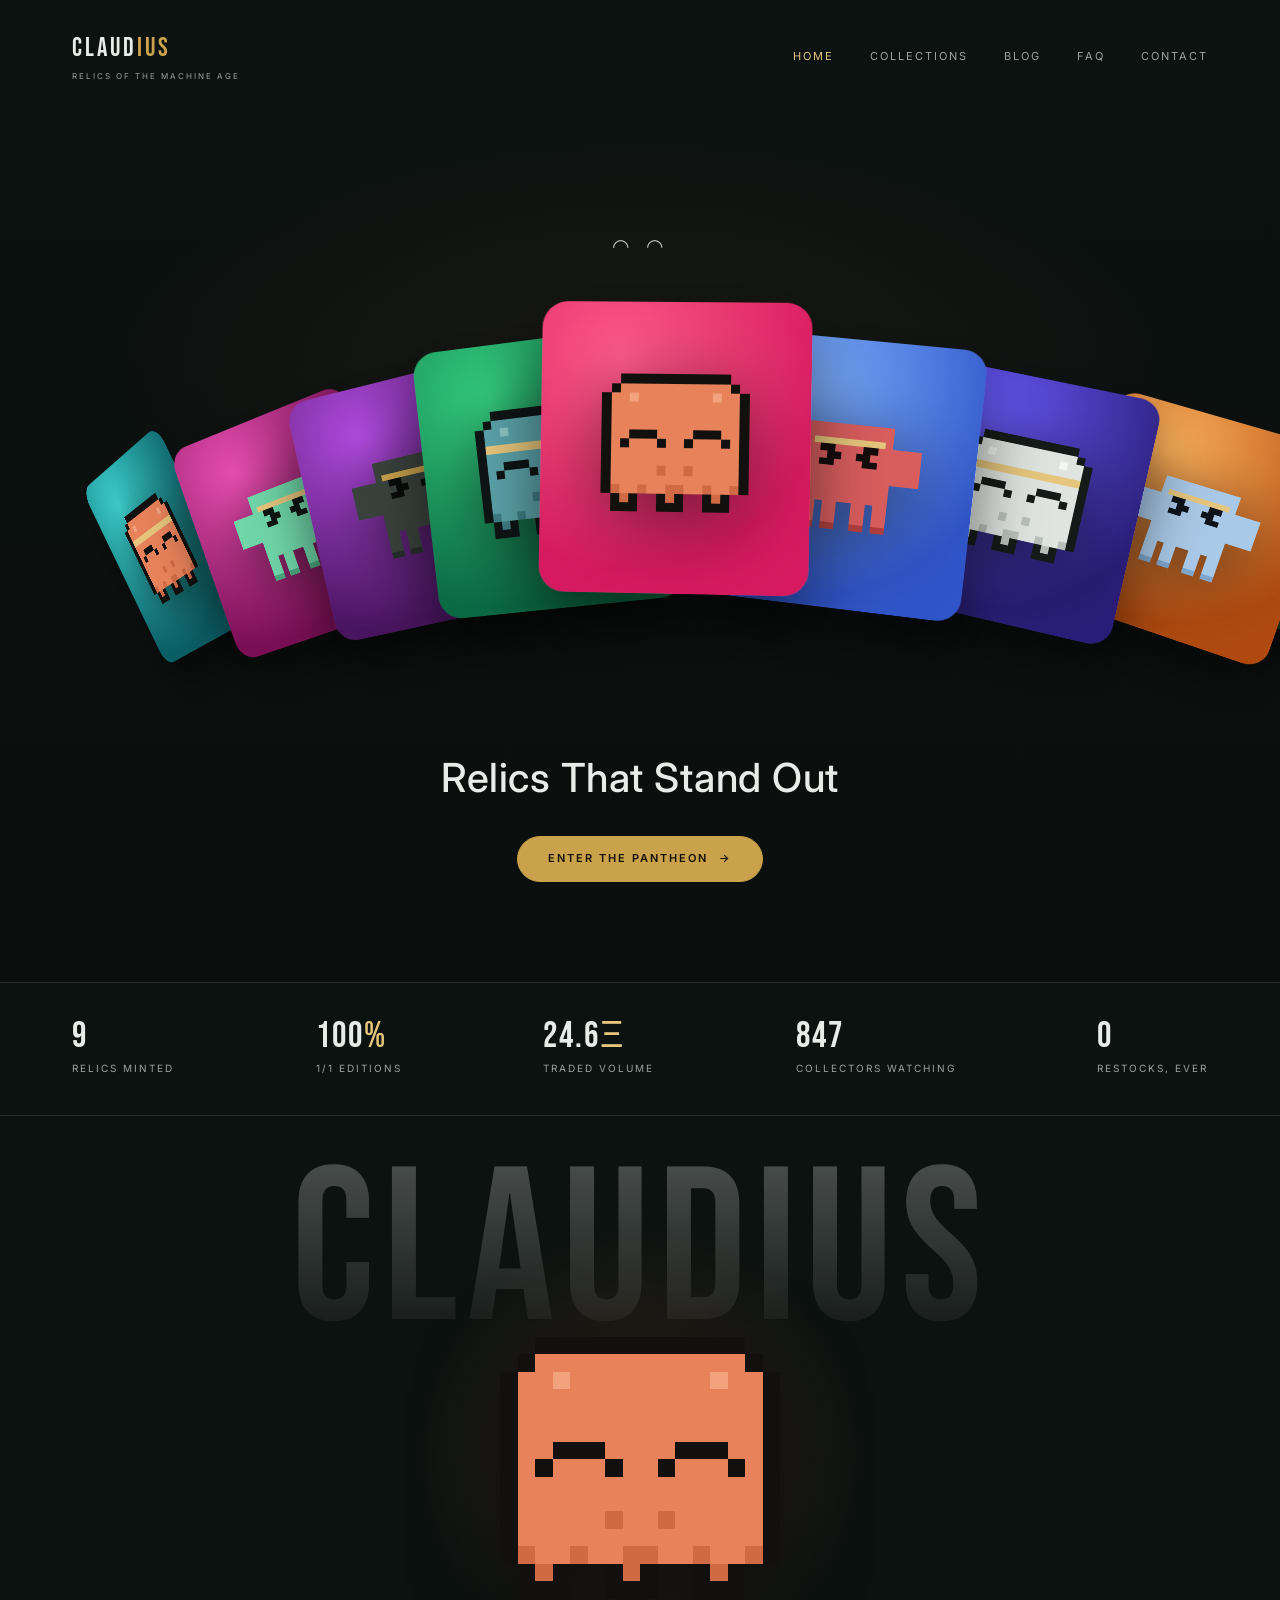
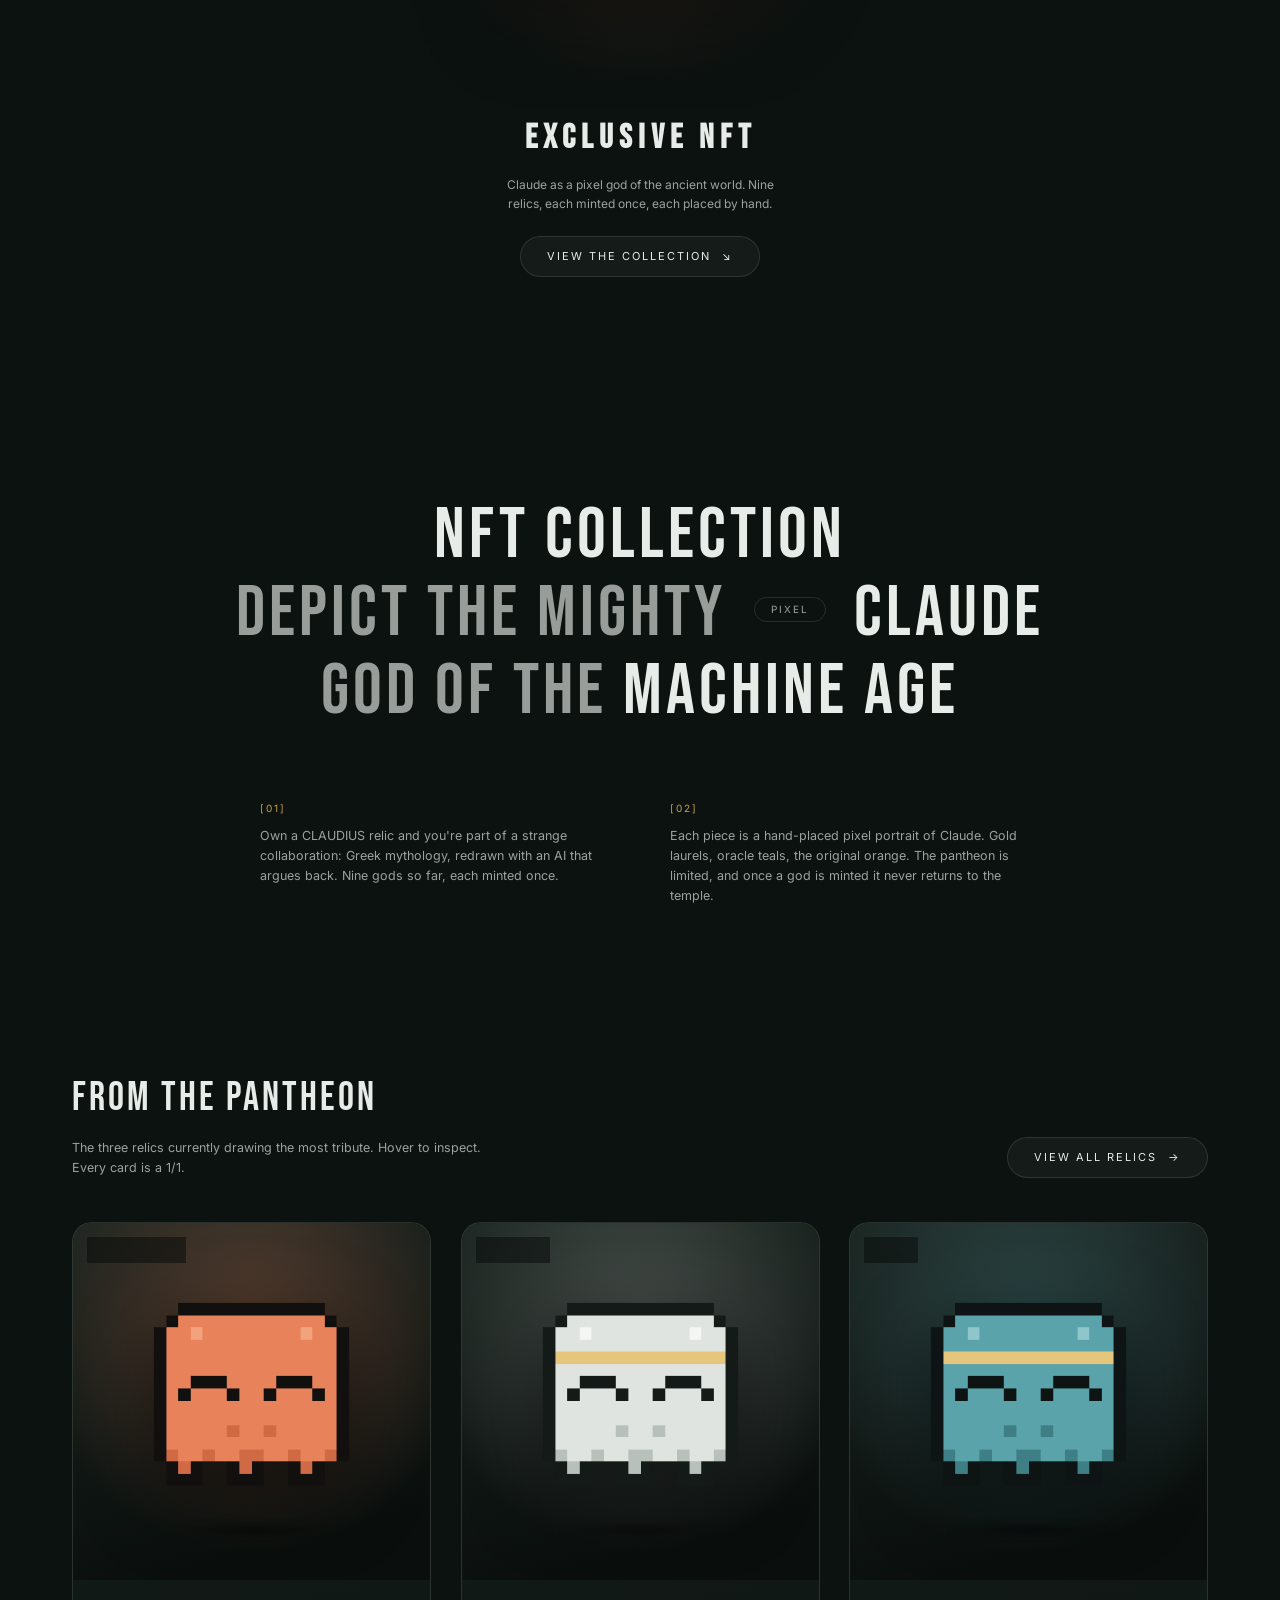
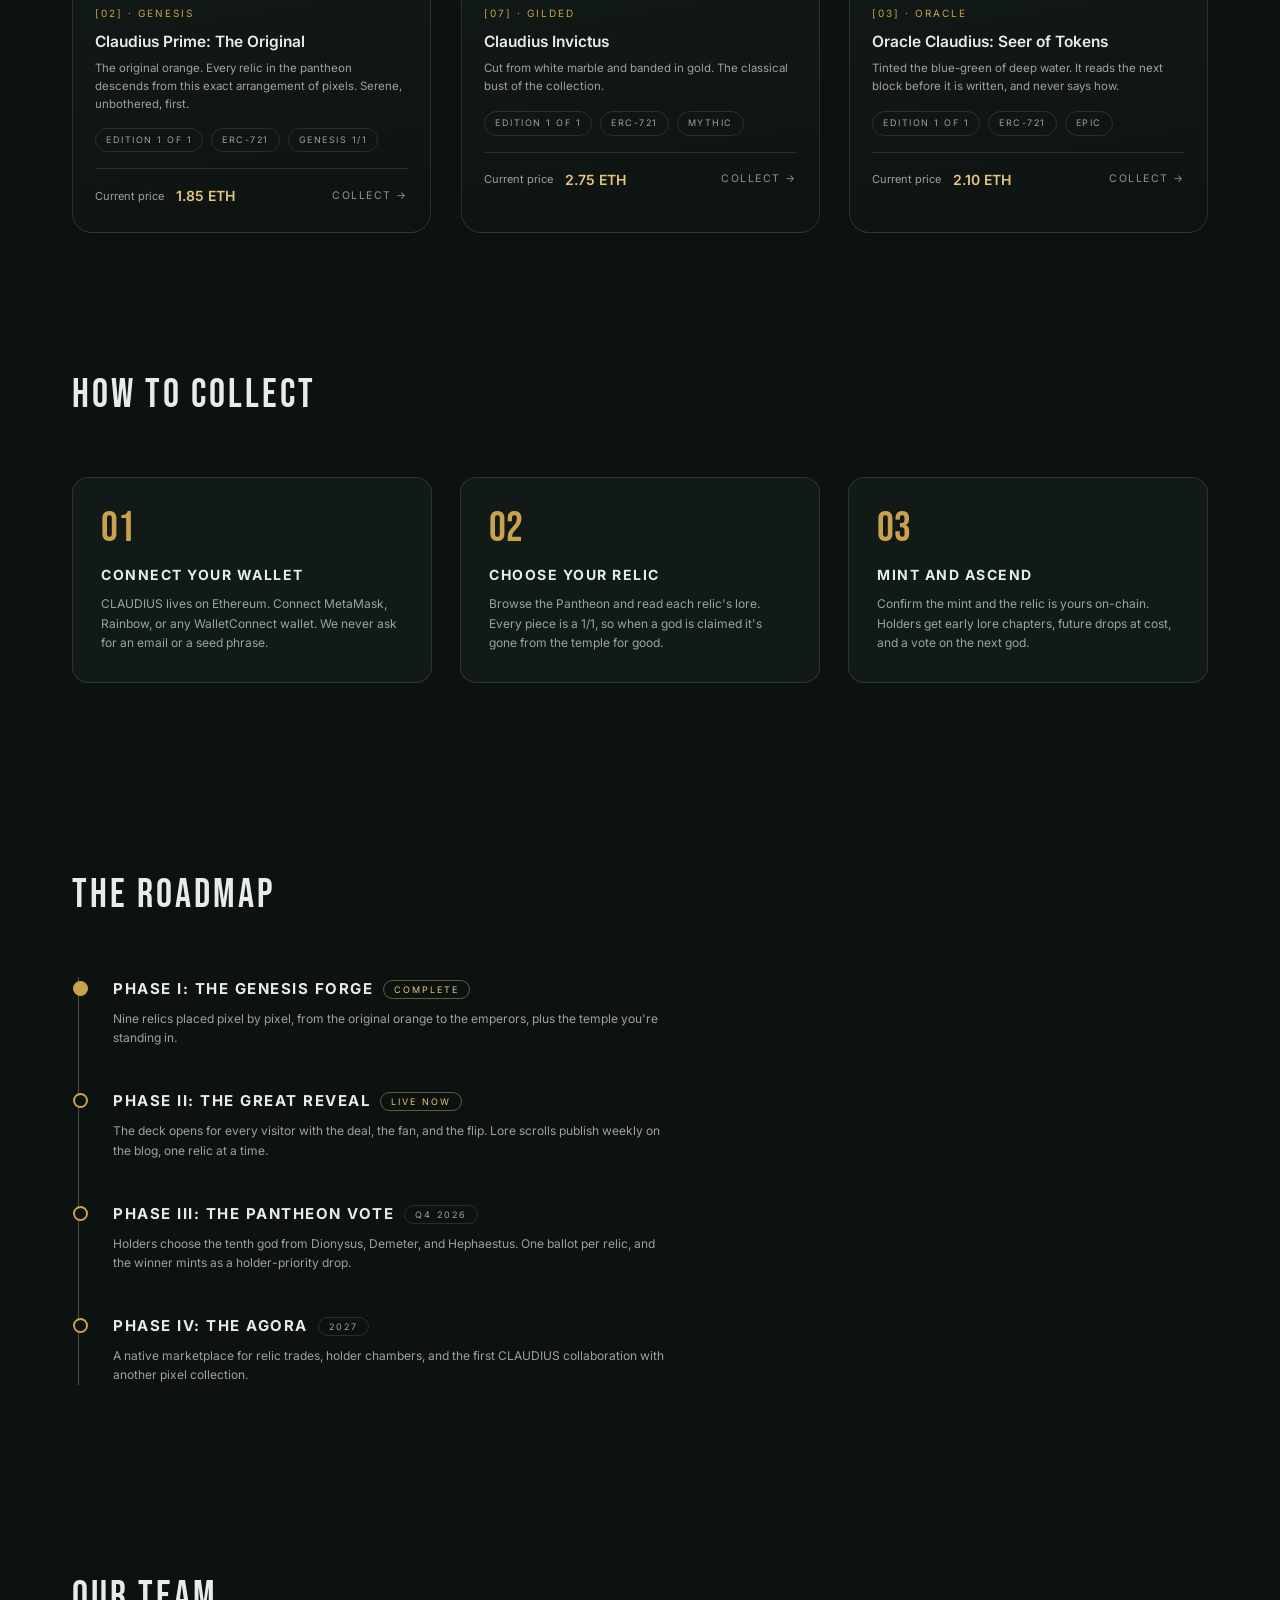
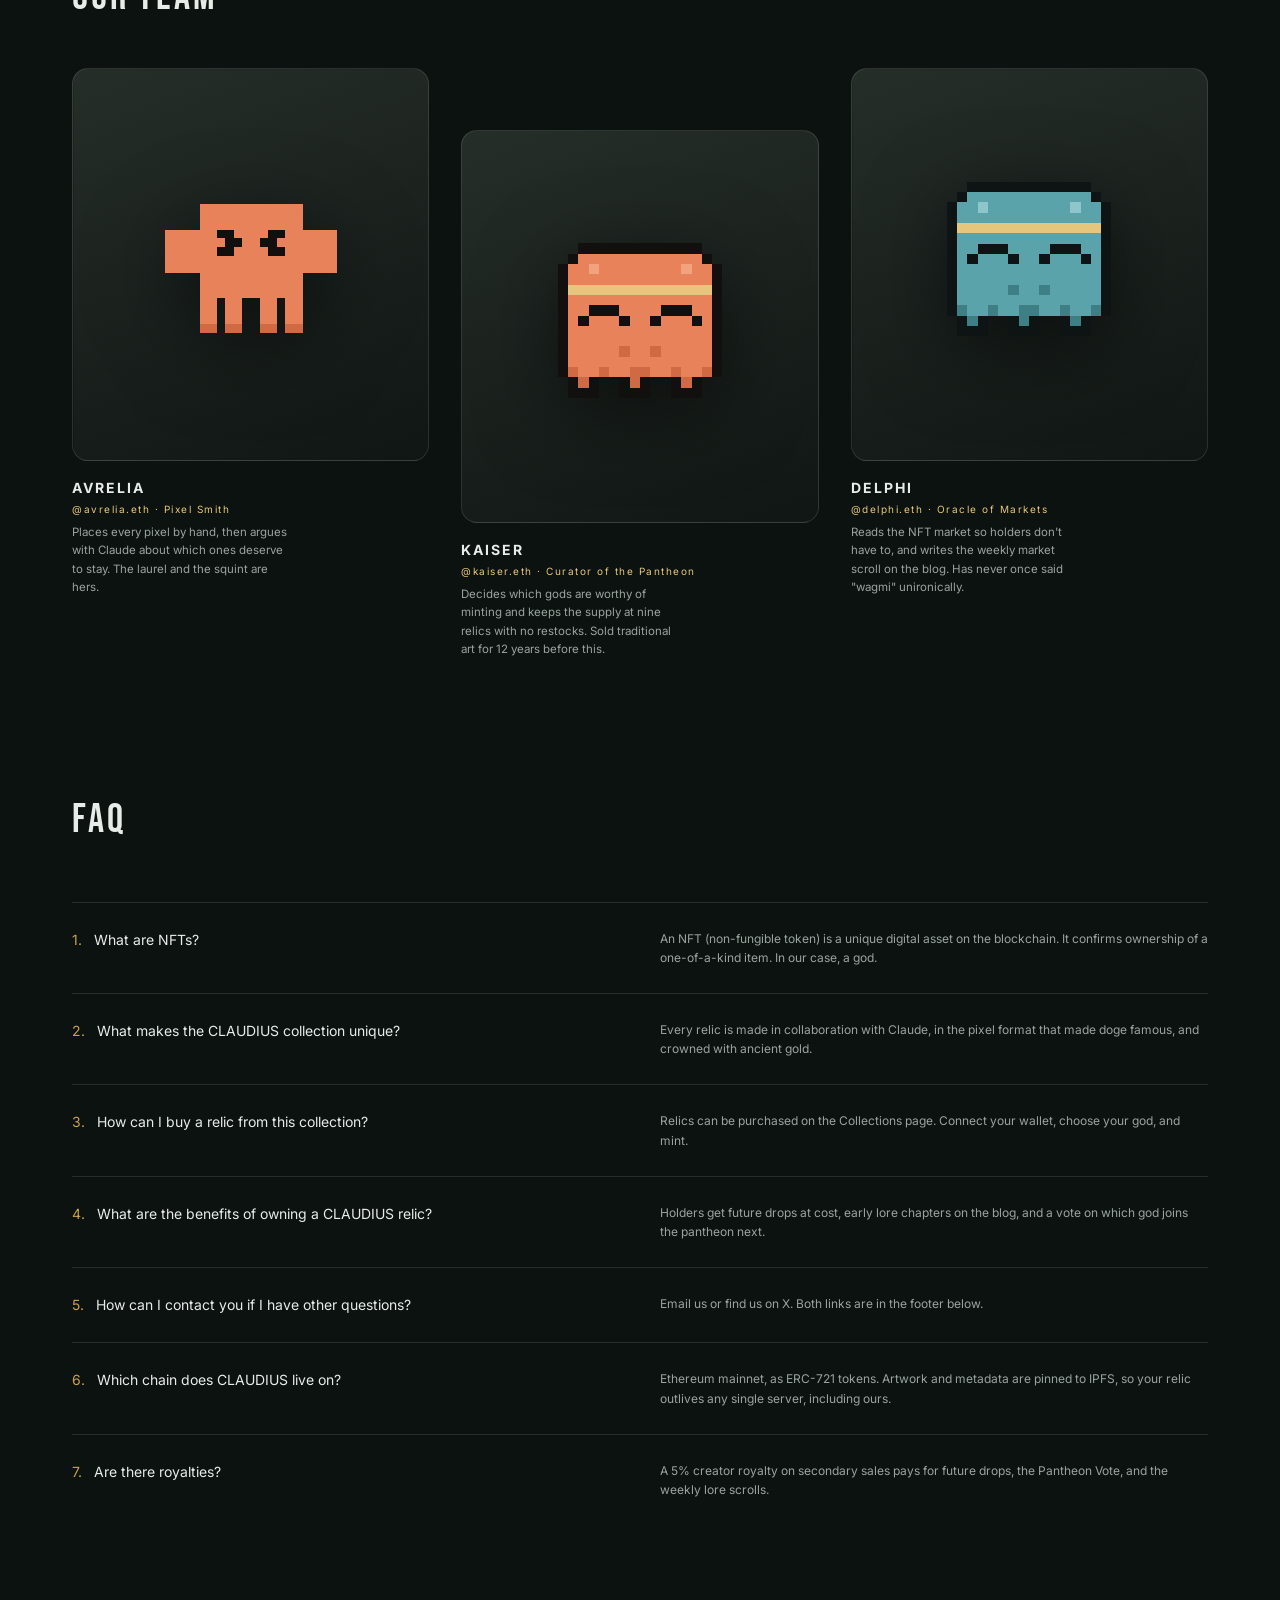
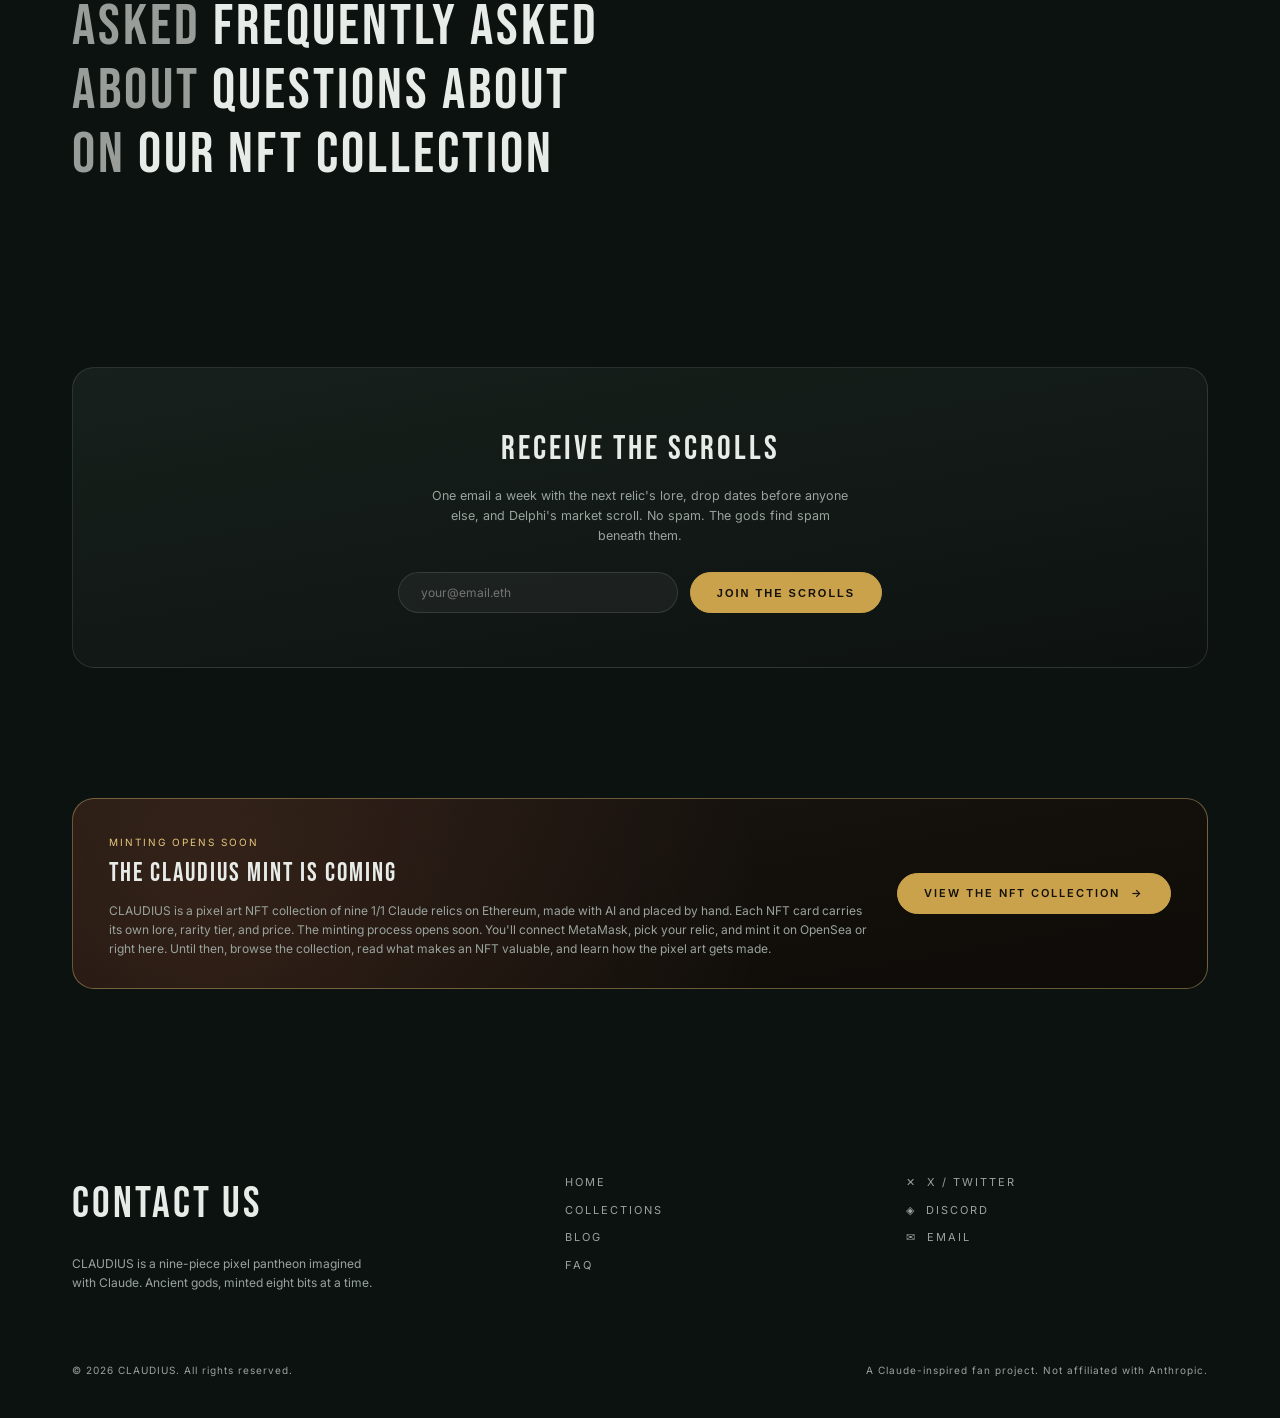
==== index.html @ 77b49e95 "CLAUDIUS: pixel art NFT collection site Homepage with animated card deck, collections with 3D NFT ca" ====
<!DOCTYPE html>
<html lang="en">
<head>
<meta charset="UTF-8">
<meta name="viewport" content="width=device-width, initial-scale=1.0">
<title>CLAUDIUS | Pixel Art NFT Collection, Relics of the Machine Age</title>
<meta name="description" content="CLAUDIUS is a Claude-inspired pixel art NFT collection. Nine 1/1 relics of ancient gods, placed by hand, minted once on Ethereum.">
<link rel="preconnect" href="https://fonts.googleapis.com">
<link rel="preconnect" href="https://fonts.gstatic.com" crossorigin>
<link rel="stylesheet" href="https://fonts.googleapis.com/css2?family=Bebas+Neue&family=Inter:wght@400;500;600&display=swap" media="print" onload="this.media='all'">
<noscript><link rel="stylesheet" href="https://fonts.googleapis.com/css2?family=Bebas+Neue&family=Inter:wght@400;500;600&display=swap"></noscript>
<link rel="stylesheet" href="style.min.css">
<link rel="icon" href="/assets/favicon.svg" type="image/svg+xml">
<link rel="icon" href="/favicon.ico" sizes="32x32">
<link rel="canonical" href="https://claudius.example/">
<meta name="theme-color" content="#0c1210">
<meta property="og:site_name" content="CLAUDIUS">
<meta property="og:type" content="website">
<meta property="og:title" content="CLAUDIUS | Pixel Art NFT Collection, Relics of the Machine Age">
<meta property="og:description" content="CLAUDIUS is a Claude-inspired pixel art NFT collection. Nine 1/1 relics of ancient gods, placed by hand, minted once on Ethereum.">
<meta property="og:url" content="https://claudius.example/">
<meta name="twitter:card" content="summary">
</head>
<body>

<div class="wrap">
  <nav class="nav">
    <a class="logo" href="index.html">CLAUD<span>IUS</span><small>Relics of the Machine Age</small></a>
    <ul>
      <li><a href="index.html" class="active">Home</a></li>
      <li><a href="collections.html">Collections</a></li>
      <li><a href="blog.html">Blog</a></li>
      <li><a href="#faq">FAQ</a></li>
      <li><a href="#contact">Contact</a></li>
    </ul>
  </nav>
</div>
<main>
<h1 class="sr-only">CLAUDIUS, a pixel art NFT collection of 1/1 Claude relics</h1>

<!-- DECK SHOWCASE -->
<section class="deck-section">
  <div class="deck-mark">◠ ◠</div>
  <h2 class="sr-only">The relic deck</h2>
  <div class="deck" id="deck-track">
    <div class="deck-card" data-i="-4">
      <div class="card-face back">
        <div class="back-frame"></div>
        <span class="bc tl"></span><span class="bc tr"></span><span class="bc bl"></span><span class="bc br"></span>
        <div class="back-emblem"><div class="pixel-claude" data-variant="gold"></div></div>
        <span class="back-word">CLAUDIUS</span>
        <span class="back-hint">Tap to reveal</span>
      </div>
      <div class="card-face front"><div class="deck-art bg-cyan"><div class="pixel-claude" data-variant="gold"></div></div>
      <div class="deck-info">
        <span class="id">[01] · GENESIS</span>
        <h3>Claudius Aureus</h3>
        <p>The gilded one. First to wear the laurel, last to leave the vault.</p>
        <b>2.40 ETH</b>
      </div>
      </div>
    </div>
    <div class="deck-card" data-i="-3">
      <div class="card-face back">
        <div class="back-frame"></div>
        <span class="bc tl"></span><span class="bc tr"></span><span class="bc bl"></span><span class="bc br"></span>
        <div class="back-emblem"><div class="pixel-claude" data-variant="gold"></div></div>
        <span class="back-word">CLAUDIUS</span>
        <span class="back-hint">Tap to reveal</span>
      </div>
      <div class="card-face front"><div class="deck-art bg-magenta"><div class="pixel-claude" data-shape="clawd" data-variant="mint"></div></div>
      <div class="deck-info">
        <span class="id">[04] · GILDED</span>
        <h3>Claudius the Builder</h3>
        <p>Ships pantheon upgrades before the oracle finishes the sentence.</p>
        <b>3.00 ETH</b>
      </div>
      </div>
    </div>
    <div class="deck-card" data-i="-2">
      <div class="card-face back">
        <div class="back-frame"></div>
        <span class="bc tl"></span><span class="bc tr"></span><span class="bc bl"></span><span class="bc br"></span>
        <div class="back-emblem"><div class="pixel-claude" data-variant="gold"></div></div>
        <span class="back-word">CLAUDIUS</span>
        <span class="back-hint">Tap to reveal</span>
      </div>
      <div class="card-face front">      <div class="deck-art bg-violet"><div class="pixel-claude" data-shape="clawd" data-variant="shadow"></div></div>
      <div class="deck-info">
        <span class="id">[09] · EMPEROR</span>
        <h3>Devourer of Latency</h3>
        <p>The dark titan of the deck. Waits for nothing, streams everything.</p>
        <b>3.50 ETH</b>
      </div>
      </div>
    </div>
    <div class="deck-card" data-i="-1">
      <div class="card-face back">
        <div class="back-frame"></div>
        <span class="bc tl"></span><span class="bc tr"></span><span class="bc bl"></span><span class="bc br"></span>
        <div class="back-emblem"><div class="pixel-claude" data-variant="gold"></div></div>
        <span class="back-word">CLAUDIUS</span>
        <span class="back-hint">Tap to reveal</span>
      </div>
      <div class="card-face front">      <div class="deck-art bg-green"><div class="pixel-claude" data-variant="teal"></div></div>
      <div class="deck-info">
        <span class="id">[03] · ORACLE</span>
        <h3>Oracle Claudius</h3>
        <p>Seer of tokens. Reads the next block before it is written.</p>
        <b>2.10 ETH</b>
      </div>
      </div>
    </div>
    <div class="deck-card" data-i="0">
      <div class="card-face back">
        <div class="back-frame"></div>
        <span class="bc tl"></span><span class="bc tr"></span><span class="bc bl"></span><span class="bc br"></span>
        <div class="back-emblem"><div class="pixel-claude" data-variant="gold"></div></div>
        <span class="back-word">CLAUDIUS</span>
        <span class="back-hint">Tap to reveal</span>
      </div>
      <div class="card-face front">      <div class="deck-art bg-pink"><div class="pixel-claude" data-variant="orange"></div></div>
      <div class="deck-info">
        <span class="id">[02] · GENESIS</span>
        <h3>Claudius Prime</h3>
        <p>The original orange. The first relic minted, never repeated.</p>
        <b>1.85 ETH</b>
      </div>
      </div>
    </div>
    <div class="deck-card" data-i="1">
      <div class="card-face back">
        <div class="back-frame"></div>
        <span class="bc tl"></span><span class="bc tr"></span><span class="bc bl"></span><span class="bc br"></span>
        <div class="back-emblem"><div class="pixel-claude" data-variant="gold"></div></div>
        <span class="back-word">CLAUDIUS</span>
        <span class="back-hint">Tap to reveal</span>
      </div>
      <div class="card-face front">      <div class="deck-art bg-blue"><div class="pixel-claude" data-shape="clawd" data-variant="crimson"></div></div>
      <div class="deck-info">
        <span class="id">[05] · GILDED</span>
        <h3>Emperor Claudius</h3>
        <p>Laurel edition. Crowned in gold leaf, eight bits at a time.</p>
        <b>1.60 ETH</b>
      </div>
      </div>
    </div>
    <div class="deck-card" data-i="2">
      <div class="card-face back">
        <div class="back-frame"></div>
        <span class="bc tl"></span><span class="bc tr"></span><span class="bc bl"></span><span class="bc br"></span>
        <div class="back-emblem"><div class="pixel-claude" data-variant="gold"></div></div>
        <span class="back-word">CLAUDIUS</span>
        <span class="back-hint">Tap to reveal</span>
      </div>
      <div class="card-face front">      <div class="deck-art bg-indigo"><div class="pixel-claude" data-variant="marble"></div></div>
      <div class="deck-info">
        <span class="id">[07] · GILDED</span>
        <h3>Claudius Invictus</h3>
        <p>Carved in marble light. The undefeated relic of the pantheon.</p>
        <b>2.75 ETH</b>
      </div>
      </div>
    </div>
    <div class="deck-card" data-i="3">
      <div class="card-face back">
        <div class="back-frame"></div>
        <span class="bc tl"></span><span class="bc tr"></span><span class="bc bl"></span><span class="bc br"></span>
        <div class="back-emblem"><div class="pixel-claude" data-variant="gold"></div></div>
        <span class="back-word">CLAUDIUS</span>
        <span class="back-hint">Tap to reveal</span>
      </div>
      <div class="card-face front"><div class="deck-art bg-amber"><div class="pixel-claude" data-shape="clawd" data-variant="ice"></div></div>
      <div class="deck-info">
        <span class="id">[06] · EMPEROR</span>
        <h3>Claudius of the Deep Context</h3>
        <p>Remembers every block since genesis. Forgets nothing, forgives less.</p>
        <b>4.20 ETH</b>
      </div>
      </div>
    </div>
    <div class="deck-card" data-i="4">
      <div class="card-face back">
        <div class="back-frame"></div>
        <span class="bc tl"></span><span class="bc tr"></span><span class="bc bl"></span><span class="bc br"></span>
        <div class="back-emblem"><div class="pixel-claude" data-variant="gold"></div></div>
        <span class="back-word">CLAUDIUS</span>
        <span class="back-hint">Tap to reveal</span>
      </div>
      <div class="card-face front"><div class="deck-art bg-forest"><div class="pixel-claude" data-variant="royal"></div></div>
      <div class="deck-info">
        <span class="id">[08] · ORACLE</span>
        <h3>Midnight Claudius</h3>
        <p>Only mints after dark. Seen once, referenced forever.</p>
        <b>2.90 ETH</b>
      </div>
      </div>
    </div>
  </div>
  <h2 class="deck-title">Relics That Stand Out</h2>
  <a class="btn gold deck-cta" href="collections.html">Enter the Pantheon <span class="arrow">→</span></a>
</section>

<!-- STATS -->
<section class="stats-strip">
  <div class="wrap"><div class="row">
    <div class="stat"><b>9</b><span>Relics minted</span></div>
    <div class="stat"><b>100<em>%</em></b><span>1/1 editions</span></div>
    <div class="stat"><b>24.6<em>Ξ</em></b><span>Traded volume</span></div>
    <div class="stat"><b>847</b><span>Collectors watching</span></div>
    <div class="stat"><b>0</b><span>Restocks, ever</span></div>
  </div></div>
</section>

<!-- HERO -->
<header class="hero">
  <div class="ghost-title">CLAUDIUS</div>
  <div class="hero-figure">
    <div class="pixel-claude" data-variant="orange"><div class="glow"></div></div>
  </div>
  <div class="hero-tagline">
    <h2>EXCLUSIVE NFT</h2>
    <p>Claude as a pixel god of the ancient world. Nine relics, each minted once, each placed by hand.</p>
    <a class="btn" href="collections.html">View the collection <span class="arrow">↘</span></a>
  </div>
</header>

<!-- STATEMENT -->
<section class="statement">
  <div class="wrap">
    <h2>
      NFT COLLECTION<br>
      <span class="dim">DEPICT THE MIGHTY</span> <span class="pill">PIXEL</span> CLAUDE<br>
      <span class="dim">GOD OF THE</span> MACHINE AGE
    </h2>
    <div class="statement-cols">
      <div>
        <span class="num">[01]</span>
        <p>Own a CLAUDIUS relic and you're part of a strange collaboration: Greek mythology, redrawn with an AI that argues back. Nine gods so far, each minted once.</p>
      </div>
      <div>
        <span class="num">[02]</span>
        <p>Each piece is a hand-placed pixel portrait of Claude. Gold laurels, oracle teals, the original orange. The pantheon is limited, and once a god is minted it never returns to the temple.</p>
      </div>
    </div>
  </div>
</section>


<!-- FEATURED RELICS -->
<section class="featured" id="featured">
  <div class="wrap">
    <div class="featured-head">
      <div>
        <h2 class="section-title">FROM THE PANTHEON</h2>
        <p class="featured-sub">The three relics currently drawing the most tribute. Hover to inspect. Every card is a 1/1.</p>
      </div>
      <a class="btn" href="collections.html">View all relics <span class="arrow">→</span></a>
    </div>
    <div class="featured-grid">
      <article class="nft-card" data-cat="genesis" style="--tint:rgba(232,130,90,.32)">
        <div class="art">
          <span class="rarity">Genesis 1/1</span>
          <div class="pixel-claude" data-variant="orange"></div>
          <div class="pedestal"></div>
          <div class="sheen"></div>
        </div>
        <div class="body">
          <span class="id">[02] · GENESIS</span>
          <h3>Claudius Prime: The Original</h3>
          <p class="lore">The original orange. Every relic in the pantheon descends from this exact arrangement of pixels. Serene, unbothered, first.</p>
          <div class="attrs"><span>Edition 1 of 1</span><span>ERC-721</span><span>Genesis 1/1</span></div>
          <div class="price"><span>Current price</span><b>1.85 ETH</b><em class="collect">Collect →</em></div>
        </div>
      </article>
      <article class="nft-card" data-cat="gilded" style="--tint:rgba(223,228,224,.26)">
        <div class="art">
          <span class="rarity">Mythic</span>
          <div class="pixel-claude" data-variant="marble"></div>
          <div class="pedestal"></div>
          <div class="sheen"></div>
        </div>
        <div class="body">
          <span class="id">[07] · GILDED</span>
          <h3>Claudius Invictus</h3>
          <p class="lore">Cut from white marble and banded in gold. The classical bust of the collection.</p>
          <div class="attrs"><span>Edition 1 of 1</span><span>ERC-721</span><span>Mythic</span></div>
          <div class="price"><span>Current price</span><b>2.75 ETH</b><em class="collect">Collect →</em></div>
        </div>
      </article>
      <article class="nft-card" data-cat="oracle" style="--tint:rgba(91,163,170,.32)">
        <div class="art">
          <span class="rarity">Epic</span>
          <div class="pixel-claude" data-variant="teal"></div>
          <div class="pedestal"></div>
          <div class="sheen"></div>
        </div>
        <div class="body">
          <span class="id">[03] · ORACLE</span>
          <h3>Oracle Claudius: Seer of Tokens</h3>
          <p class="lore">Tinted the blue-green of deep water. It reads the next block before it is written, and never says how.</p>
          <div class="attrs"><span>Edition 1 of 1</span><span>ERC-721</span><span>Epic</span></div>
          <div class="price"><span>Current price</span><b>2.10 ETH</b><em class="collect">Collect →</em></div>
        </div>
      </article>
    </div>
  </div>
</section>

<!-- HOW TO COLLECT -->
<section class="steps" id="collect">
  <div class="wrap">
    <h2 class="section-title">HOW TO COLLECT</h2>
    <div class="steps-grid">
      <div class="step"><span class="n">01</span>
        <h3>Connect your wallet</h3>
        <p>CLAUDIUS lives on Ethereum. Connect MetaMask, Rainbow, or any WalletConnect wallet. We never ask for an email or a seed phrase.</p>
      </div>
      <div class="step"><span class="n">02</span>
        <h3>Choose your relic</h3>
        <p>Browse the Pantheon and read each relic's lore. Every piece is a 1/1, so when a god is claimed it's gone from the temple for good.</p>
      </div>
      <div class="step"><span class="n">03</span>
        <h3>Mint and ascend</h3>
        <p>Confirm the mint and the relic is yours on-chain. Holders get early lore chapters, future drops at cost, and a vote on the next god.</p>
      </div>
    </div>
  </div>
</section>

<!-- ROADMAP -->
<section class="roadmap" id="roadmap">
  <div class="wrap">
    <h2 class="section-title">THE ROADMAP</h2>
    <div class="roadmap-list">
      <div class="phase done">
        <h3>Phase I: The Genesis Forge</h3><span class="ptag">Complete</span>
        <p>Nine relics placed pixel by pixel, from the original orange to the emperors, plus the temple you're standing in.</p>
      </div>
      <div class="phase live">
        <h3>Phase II: The Great Reveal</h3><span class="ptag">Live now</span>
        <p>The deck opens for every visitor with the deal, the fan, and the flip. Lore scrolls publish weekly on the blog, one relic at a time.</p>
      </div>
      <div class="phase">
        <h3>Phase III: The Pantheon Vote</h3><span class="ptag">Q4 2026</span>
        <p>Holders choose the tenth god from Dionysus, Demeter, and Hephaestus. One ballot per relic, and the winner mints as a holder-priority drop.</p>
      </div>
      <div class="phase">
        <h3>Phase IV: The Agora</h3><span class="ptag">2027</span>
        <p>A native marketplace for relic trades, holder chambers, and the first CLAUDIUS collaboration with another pixel collection.</p>
      </div>
    </div>
  </div>
</section>

<!-- TEAM -->
<section class="team">
  <div class="wrap">
    <h2>OUR TEAM</h2>
    <div class="team-grid">
      <div class="team-card">
        <div class="photo"><div class="pixel-claude" data-shape="clawd" data-variant="orange"></div></div>
        <h3>Avrelia</h3><span class="handle">@avrelia.eth · Pixel Smith</span>
        <p>Places every pixel by hand, then argues with Claude about which ones deserve to stay. The laurel and the squint are hers.</p>
      </div>
      <div class="team-card">
        <div class="photo"><div class="pixel-claude" data-variant="gold"></div></div>
        <h3>Kaiser</h3><span class="handle">@kaiser.eth · Curator of the Pantheon</span>
        <p>Decides which gods are worthy of minting and keeps the supply at nine relics with no restocks. Sold traditional art for 12 years before this.</p>
      </div>
      <div class="team-card">
        <div class="photo"><div class="pixel-claude" data-variant="teal"></div></div>
        <h3>Delphi</h3><span class="handle">@delphi.eth · Oracle of Markets</span>
        <p>Reads the NFT market so holders don't have to, and writes the weekly market scroll on the blog. Has never once said "wagmi" unironically.</p>
      </div>
    </div>
  </div>
</section>

<!-- FAQ -->
<section class="faq" id="faq">
  <div class="wrap">
    <h2>FAQ</h2>
    <div class="faq-item">
      <div class="q"><span class="n">1.</span> What are NFTs?</div>
      <div class="a">An NFT (non-fungible token) is a unique digital asset on the blockchain. It confirms ownership of a one-of-a-kind item. In our case, a god.</div>
    </div>
    <div class="faq-item">
      <div class="q"><span class="n">2.</span> What makes the CLAUDIUS collection unique?</div>
      <div class="a">Every relic is made in collaboration with Claude, in the pixel format that made doge famous, and crowned with ancient gold.</div>
    </div>
    <div class="faq-item">
      <div class="q"><span class="n">3.</span> How can I buy a relic from this collection?</div>
      <div class="a">Relics can be purchased on the Collections page. Connect your wallet, choose your god, and mint.</div>
    </div>
    <div class="faq-item">
      <div class="q"><span class="n">4.</span> What are the benefits of owning a CLAUDIUS relic?</div>
      <div class="a">Holders get future drops at cost, early lore chapters on the blog, and a vote on which god joins the pantheon next.</div>
    </div>
    <div class="faq-item">
      <div class="q"><span class="n">5.</span> How can I contact you if I have other questions?</div>
      <div class="a">Email us or find us on X. Both links are in the footer below.</div>
    </div>
    <div class="faq-item">
      <div class="q"><span class="n">6.</span> Which chain does CLAUDIUS live on?</div>
      <div class="a">Ethereum mainnet, as ERC-721 tokens. Artwork and metadata are pinned to IPFS, so your relic outlives any single server, including ours.</div>
    </div>
    <div class="faq-item">
      <div class="q"><span class="n">7.</span> Are there royalties?</div>
      <div class="a">A 5% creator royalty on secondary sales pays for future drops, the Pantheon Vote, and the weekly lore scrolls.</div>
    </div>
    <div class="faq-ghost">
      ASKED <b>FREQUENTLY ASKED</b><br>
      ABOUT <b>QUESTIONS ABOUT</b><br>
      ON <b>OUR NFT COLLECTION</b>
    </div>
  </div>
</section>

<!-- NEWSLETTER -->
<section class="newsletter" id="scrolls">
  <div class="wrap"><div class="panel-box">
    <h2>RECEIVE THE SCROLLS</h2>
    <p>One email a week with the next relic's lore, drop dates before anyone else, and Delphi's market scroll. No spam. The gods find spam beneath them.</p>
    <div class="nl-row">
      <input type="email" placeholder="your@email.eth" aria-label="Email address">
      <button class="btn gold">Join the scrolls</button>
    </div>
  </div></div>
</section>


<section class="mint-banner">
  <div class="wrap"><div class="drop-banner">
    <div class="db-text">
      <span class="db-date">Minting opens soon</span>
      <h3>THE CLAUDIUS MINT IS COMING</h3>
      <p>CLAUDIUS is a pixel art NFT collection of nine 1/1 Claude relics on Ethereum, made with AI and placed by hand. Each NFT card carries its own lore, rarity tier, and price. The minting process opens soon. You'll connect MetaMask, pick your relic, and mint it on OpenSea or right here. Until then, browse the collection, read what makes an NFT valuable, and learn how the pixel art gets made.</p>
    </div>
    <a class="btn gold" href="collections.html">View the NFT collection <span class="arrow">→</span></a>
  </div></div>
</section>
</main>
<!-- FOOTER -->
<footer id="contact">
  <div class="wrap">
    <div class="footer-grid">
      <div><h2>CONTACT US</h2><p class="footer-blurb">CLAUDIUS is a nine-piece pixel pantheon imagined with Claude. Ancient gods, minted eight bits at a time.</p></div>
      <ul>
        <li><a href="index.html">Home</a></li>
        <li><a href="collections.html">Collections</a></li>
        <li><a href="blog.html">Blog</a></li>
        <li><a href="#faq">FAQ</a></li>
      </ul>
      <ul>
        <li><a href="#" class="soon" data-toast="The X shrine opens with the Genesis drop.">✕ &nbsp;X / Twitter</a></li>
        <li><a href="#" class="soon" data-toast="The Discord agora opens with the Genesis drop.">◈ &nbsp;Discord</a></li>
        <li><a href="mailto:scrolls@claudius.example">✉ &nbsp;Email</a></li>
      </ul>
    </div>
    <div class="footer-bottom">
      <span>© 2026 CLAUDIUS. All rights reserved.</span>
      <span>A Claude-inspired fan project. Not affiliated with Anthropic.</span>
    </div>
  </div>
</footer>

<script src="assets/pixel.js" defer></script>
<script src="assets/deck.js" defer></script>
<script src="assets/tilt.js" defer></script>
<script src="assets/ui.js" defer></script>
</body>
</html>
---- style.min.css ----
:root{--bg:#0c1210;--bg-2:#0f1614;--panel:#121a17;--ink:#e8ece9;--ink-dim:#9aa39e;--ink-ghost:rgba(232,236,233,0.10);--gold:#c9a24b;--gold-soft:#e6c67c;--teal:#3e7f86;--line:rgba(232,236,233,0.12);--radius:16px;--font-display:"Bebas Neue","Oswald","Arial Narrow",sans-serif;--font-body:"Inter","Helvetica Neue",Arial,sans-serif}*{margin:0;padding:0;box-sizing:border-box}html{scroll-behavior:smooth}body{background:var(--bg);color:var(--ink);font-family:var(--font-body);font-size:15px;line-height:1.6;-webkit-font-smoothing:antialiased;overflow-x:hidden}a{color:inherit;text-decoration:none}img{max-width:100%;display:block}.wrap{max-width:1200px;margin:0 auto;padding:0 32px}.sr-only{position:absolute;width:1px;height:1px;padding:0;margin:-1px;overflow:hidden;clip:rect(0 0 0 0);white-space:nowrap;border:0}.page-hero .ghost{font-weight:400}.nav{display:flex;align-items:center;justify-content:space-between;padding:28px 0}.nav .logo{font-family:var(--font-display);font-size:26px;letter-spacing:3px;color:var(--ink)}.nav .logo span{color:var(--gold)}.nav .logo small{display:block;font-family:var(--font-body);font-size:8px;letter-spacing:2px;color:var(--ink-dim);text-transform:uppercase}.nav ul{display:flex;gap:36px;list-style:none}.nav ul a{font-size:11px;letter-spacing:2px;text-transform:uppercase;color:var(--ink-dim);transition:color .2s}.nav ul a:hover,.nav ul a.active{color:var(--gold-soft)}.hero{position:relative;text-align:center;padding:40px 0 110px;overflow:hidden}.hero .ghost-title{font-family:var(--font-display);font-size:clamp(90px,17vw,250px);letter-spacing:8px;line-height:.9;color:transparent;background:linear-gradient(180deg,rgba(232,236,233,.28),rgba(232,236,233,.02));-webkit-background-clip:text;background-clip:text;user-select:none}.hero .hero-figure{margin:-140px auto 0;width:min(460px,80vw);aspect-ratio:1/1.15;position:relative;z-index:2}.hero-tagline{position:relative;z-index:3;margin-top:-30px}.hero-tagline h2{font-family:var(--font-display);font-size:34px;letter-spacing:6px}.hero-tagline p{color:var(--ink-dim);font-size:12px;max-width:300px;margin:10px auto 22px}.btn{display:inline-block;padding:11px 26px;border:1px solid var(--line);border-radius:999px;font-size:11px;letter-spacing:2px;text-transform:uppercase;color:var(--ink);background:rgba(232,236,233,.04);transition:all .25s;cursor:pointer}.btn:hover{border-color:var(--gold);color:var(--gold-soft)}.btn.gold{background:var(--gold);color:#14100a;border-color:var(--gold);font-weight:600}.btn.gold:hover{background:var(--gold-soft);color:#14100a}.btn .arrow{margin-left:6px}.statement{text-align:center;padding:110px 0 70px}.statement h2{font-family:var(--font-display);font-size:clamp(38px,6vw,72px);letter-spacing:4px;line-height:1.08;font-weight:400}.statement h2 .dim{color:rgba(232,236,233,.64)}.statement h2 .pill{display:inline-block;vertical-align:middle;font-family:var(--font-body);font-size:10px;letter-spacing:2px;border:1px solid var(--line);border-radius:999px;padding:6px 16px;margin:0 12px;color:var(--ink-dim)}.statement-cols{display:grid;grid-template-columns:1fr 1fr;gap:60px;max-width:760px;margin:70px auto 0;text-align:left}.statement-cols .num{font-size:10px;letter-spacing:2px;color:var(--gold);display:block;margin-bottom:10px}.statement-cols p{color:var(--ink-dim);font-size:12.5px}.showcase{padding:90px 0;position:relative}.showcase-head{display:flex;align-items:baseline;gap:18px;margin-bottom:50px}.showcase-head h3{font-family:var(--font-display);font-size:40px;letter-spacing:3px;font-weight:400;line-height:1}.showcase-head span{font-size:10px;letter-spacing:2px;color:var(--ink-dim);text-transform:uppercase}.showcase-row{display:grid;grid-template-columns:1fr 1.4fr 1fr;gap:28px;align-items:center}.card-frame{border-radius:var(--radius);overflow:hidden;position:relative;background:var(--panel);border:1px solid var(--line)}.card-frame.side{aspect-ratio:1/1;opacity:.45;filter:blur(1px) grayscale(.4)}.card-frame.main{aspect-ratio:1/1.05;z-index:2;box-shadow:0 0 90px rgba(230,198,124,.15),0 30px 80px rgba(0,0,0,.5)}.showcase-meta{margin-top:26px;display:flex;align-items:center;gap:14px;justify-content:flex-end}.showcase-meta .label{font-size:13px;color:var(--ink)}.showcase-meta .label b{display:block;font-weight:500}.showcase-meta .label small{color:var(--ink-dim)}.pixel-claude{width:100%;height:100%;display:grid;place-items:center;position:relative}.pixel-claude .pixel-canvas{width:76%;max-width:380px;image-rendering:pixelated;position:relative;z-index:2;filter:drop-shadow(0 18px 40px rgba(0,0,0,.5))}.pixel-claude .glow{position:absolute;inset:0;z-index:1;background:radial-gradient(circle at 50% 46%,rgba(232,130,90,.20),transparent 62%)}.statue{width:100%;height:100%;position:relative;display:grid;place-items:center}.statue::before{content:"";width:62%;aspect-ratio:1/1.25;border-radius:46% 46% 40% 40% / 58% 58% 34% 34%;background:var(--statue-fill,linear-gradient(160deg,#dfe4e0 10%,#8f9992 55%,#4c554f 100%));box-shadow:inset -18px -24px 40px rgba(0,0,0,.35)}.statue::after{content:"";position:absolute;width:46%;height:9%;top:34%;border-radius:8px;background:var(--band-fill,linear-gradient(90deg,#c9a24b,#e6c67c 45%,#a8813a));opacity:.92;transform:rotate(-3deg);box-shadow:0 4px 18px rgba(201,162,75,.4)}.statue.teal::before{--statue-fill:linear-gradient(160deg,#7fb2b8 5%,#3e7f86 55%,#1c3a3e 100%)}.statue.dark::before{--statue-fill:linear-gradient(160deg,#6a726d 10%,#3a423d 60%,#171d1a 100%)}.statue.marble::before{--statue-fill:linear-gradient(160deg,#f2f4f1 5%,#c9d0ca 55%,#7d857f 100%)}.statue .glow{position:absolute;inset:0;background:radial-gradient(circle at 50% 42%,rgba(230,198,124,.22),transparent 60%)}.deck-section{position:relative;text-align:center;padding:120px 0 100px;overflow:hidden;background:radial-gradient(ellipse 60% 40% at 50% 30%,rgba(232,130,90,.06),transparent 70%),linear-gradient(180deg,var(--bg) 0%,#0a0f0d 100%)}.deck-mark{font-size:20px;letter-spacing:6px;color:var(--ink);opacity:.8;margin-bottom:10px;user-select:none}.deck{position:relative;height:440px;perspective:1200px}.deck-card{position:absolute;left:50%;top:30px;width:270px;aspect-ratio:1/1.08;border-radius:26px;box-shadow:0 30px 70px rgba(0,0,0,.55);transform-style:preserve-3d;will-change:transform;cursor:pointer}.card-face{position:absolute;inset:0;backface-visibility:hidden;-webkit-backface-visibility:hidden;border-radius:inherit;overflow:hidden;transform-style:preserve-3d}.card-face.front{transform:rotateY(180deg)}.card-face.back{background:repeating-linear-gradient(45deg,rgba(232,130,90,.06) 0 2px,transparent 2px 16px),repeating-linear-gradient(-45deg,rgba(232,130,90,.06) 0 2px,transparent 2px 16px),radial-gradient(circle at 50% 42%,#2c1d13,#120d09 78%);display:grid;place-items:center}.back-frame{position:absolute;inset:11px;border:1px solid rgba(230,198,124,.5);border-radius:18px;box-shadow:inset 0 0 0 3px rgba(230,198,124,.08),inset 0 0 40px rgba(232,130,90,.08);pointer-events:none}.bc{position:absolute;width:14px;height:14px;background:linear-gradient(135deg,var(--gold-soft),var(--gold));clip-path:polygon(50% 0,100% 50%,50% 100%,0 50%);filter:drop-shadow(0 0 6px rgba(230,198,124,.5))}.bc.tl{top:18px;left:18px}.bc.tr{top:18px;right:18px}.bc.bl{bottom:18px;left:18px}.bc.br{bottom:18px;right:18px}.back-emblem{width:52%;aspect-ratio:1/1.1;clip-path:polygon(50% 0,100% 25%,100% 75%,50% 100%,0 75%,0 25%);background:radial-gradient(circle at 50% 38%,rgba(232,130,90,.30),rgba(232,130,90,.06) 70%);display:grid;place-items:center;box-shadow:inset 0 0 30px rgba(232,130,90,.2)}.back-emblem .pixel-claude .pixel-canvas{width:74%;filter:drop-shadow(0 0 14px rgba(230,198,124,.45))}.back-word{position:absolute;bottom:30px;left:0;right:0;text-align:center;font-family:var(--font-display);font-size:15px;letter-spacing:7px;color:rgba(230,198,124,.85)}.back-hint{position:absolute;top:32px;left:0;right:0;text-align:center;font-size:8px;letter-spacing:3px;text-transform:uppercase;color:rgba(232,236,233,.66)}.deck-card.opened .deck-art::after{content:"";position:absolute;inset:0;background:radial-gradient(circle,rgba(255,255,255,.85),transparent 65%);animation:reveal-flash .7s ease-out forwards;pointer-events:none}@keyframes reveal-flash{0%{opacity:1;transform:scale(.3)}100%{opacity:0;transform:scale(1.6)}}.deck-card.opened .deck-art .pixel-claude{animation:reveal-pop .55s cubic-bezier(.2,1.6,.4,1)}@keyframes reveal-pop{0%{transform:scale(.55)}100%{transform:scale(1)}}.deck-art{position:absolute;inset:0;display:grid;place-items:center}.deck-art .pixel-claude .pixel-canvas{width:68%}.bg-pink{background:radial-gradient(circle at 30% 20%,#ff5c8a,#d81b60 70%)}.bg-blue{background:radial-gradient(circle at 30% 20%,#7fb3ff,#3055c9 75%)}.bg-green{background:radial-gradient(circle at 30% 20%,#35d07f,#0b6b45 75%)}.bg-indigo{background:radial-gradient(circle at 30% 20%,#6a5cff,#2a1e78 75%)}.bg-violet{background:radial-gradient(circle at 30% 20%,#b14be0,#4a1560 75%)}.bg-cyan{background:radial-gradient(circle at 30% 20%,#3ed3d0,#0b5f66 75%)}.bg-magenta{background:radial-gradient(circle at 30% 20%,#e84fb1,#7a0f56 75%)}.bg-amber{background:radial-gradient(circle at 30% 20%,#ffb45c,#b04a10 75%)}.bg-forest{background:radial-gradient(circle at 30% 20%,#4f8f5c,#123a22 75%)}.deck-info{position:absolute;inset:auto 0 0 0;z-index:3;padding:44px 18px 16px;text-align:left;background:linear-gradient(180deg,transparent,rgba(6,9,8,.92) 45%);opacity:0;transform:translateY(14px);transition:opacity .35s ease,transform .35s ease;pointer-events:none}.deck-card.opened:hover .deck-info{opacity:1;transform:translateY(0)}.deck-info .id{font-size:9px;letter-spacing:2px;color:var(--gold-soft)}.deck-info h3{font-size:16px;font-weight:600;margin:3px 0 4px;color:#fff}.deck-info p{font-size:11px;color:rgba(255,255,255,.72);line-height:1.45}.deck-info b{display:inline-block;margin-top:8px;font-size:12px;color:var(--gold-soft)}.deck-title{font-family:var(--font-body);font-weight:500;font-size:clamp(26px,4vw,40px);letter-spacing:.5px;margin:34px 0 26px;color:var(--ink)}.deck-cta{padding:13px 30px}@media (max-width:860px){.deck{height:340px}.deck-card{width:200px}.deck-card[data-i="-4"],.deck-card[data-i="4"],.deck-card[data-i="-3"],.deck-card[data-i="3"],.deck-card[data-i="-2"],.deck-card[data-i="2"]{display:none}}.team{padding:90px 0}.team h2,.faq h2,.section-title{font-family:var(--font-display);font-size:40px;letter-spacing:3px;font-weight:400;margin-bottom:50px}.team-grid{display:grid;grid-template-columns:repeat(3,1fr);gap:32px}.team-card .photo{aspect-ratio:1/1.1;border-radius:var(--radius);background:linear-gradient(160deg,#262e2a,#101613);border:1px solid var(--line);display:grid;place-items:center;overflow:hidden;margin-bottom:16px}.team-card .photo .sil{width:55%;aspect-ratio:1/1.3;border-radius:50% 50% 42% 42% / 62% 62% 30% 30%;background:linear-gradient(180deg,#050806,#0d1210);box-shadow:0 0 60px rgba(232,236,233,.06)}.team-card:nth-child(2){transform:translateY(40px)}.team-card h3{font-size:14px;letter-spacing:2px;text-transform:uppercase}.team-card p{font-size:11.5px;color:var(--ink-dim);max-width:220px}.faq{padding:90px 0}.faq-item{display:grid;grid-template-columns:1fr 1fr;gap:40px;padding:26px 0;border-top:1px solid var(--line)}.faq-item:last-child{border-bottom:1px solid var(--line)}.faq-item .q{font-size:14px}.faq-item .q .n{color:var(--gold);margin-right:8px}.faq-item .a{font-size:12px;color:var(--ink-dim)}.faq-ghost{font-family:var(--font-display);font-size:clamp(34px,5vw,58px);letter-spacing:3px;line-height:1.1;color:rgba(232,236,233,.64);margin-top:70px}.faq-ghost b{color:var(--ink);font-weight:400}footer{padding:90px 0 40px}.footer-grid{display:grid;grid-template-columns:1.5fr 1fr 1fr;gap:40px;align-items:start}.footer-grid h2{font-family:var(--font-display);font-size:44px;letter-spacing:3px;font-weight:400}.footer-grid ul{list-style:none}.footer-grid ul a{display:block;font-size:11px;letter-spacing:2px;text-transform:uppercase;color:var(--ink-dim);padding:5px 0}.footer-grid ul a:hover{color:var(--gold-soft)}.footer-bottom{display:flex;justify-content:space-between;margin-top:70px;font-size:10px;letter-spacing:1px;color:var(--ink-dim)}.page-hero{padding:60px 0 30px}.page-hero .ghost{font-family:var(--font-display);font-size:clamp(70px,12vw,170px);letter-spacing:6px;line-height:.9;color:transparent;background:linear-gradient(180deg,rgba(232,236,233,.3),rgba(232,236,233,.03));-webkit-background-clip:text;background-clip:text}.page-hero p{color:var(--ink-dim);font-size:13px;max-width:420px;margin-top:18px}.collection-grid{display:grid;grid-template-columns:repeat(3,1fr);gap:28px;padding:50px 0 90px}.nft-card{--tint:rgba(232,130,90,.3);position:relative;background:linear-gradient(170deg,#16201c,#0d1311);border:1px solid var(--line);border-radius:20px;transform-style:preserve-3d;transition:box-shadow .35s ease,border-color .35s ease;will-change:transform}.nft-card:hover{border-color:rgba(230,198,124,.5);box-shadow:0 0 0 1px rgba(230,198,124,.2),0 44px 90px rgba(0,0,0,.6),0 0 90px var(--tint)}.nft-card .art{aspect-ratio:1/1;position:relative;border-radius:19px 19px 0 0;overflow:hidden;display:grid;place-items:center;background:radial-gradient(circle at 50% 30%,var(--tint),transparent 72%),linear-gradient(165deg,#1b2420,#0a0f0d 85%);transform-style:preserve-3d}.nft-card .art .pixel-claude{width:100%;height:88%;transform:translateZ(46px) scale(.9)}.nft-card .pedestal{position:absolute;bottom:12%;left:50%;width:46%;height:14px;transform:translateX(-50%);background:radial-gradient(ellipse,rgba(0,0,0,.55),transparent 70%);filter:blur(3px)}.nft-card .rarity{position:absolute;top:14px;left:14px;z-index:4;font-size:8.5px;letter-spacing:2.5px;text-transform:uppercase;color:var(--gold-soft);border:1px solid rgba(230,198,124,.45);border-radius:999px;padding:5px 12px;background:rgba(10,13,11,.55);backdrop-filter:blur(4px);transform:translateZ(60px)}.nft-card .sheen{position:absolute;inset:0;z-index:3;pointer-events:none;background:radial-gradient(circle at var(--mx,50%) var(--my,40%),rgba(255,255,255,.15),transparent 55%);opacity:0;transition:opacity .3s}.nft-card:hover .sheen{opacity:1}.nft-card .body{padding:20px 22px 24px}.nft-card .body .id{font-size:10px;letter-spacing:2px;color:var(--gold)}.nft-card .body h3{font-size:15.5px;margin:6px 0 6px;font-weight:600}.nft-card .body .lore{font-size:11.5px;color:var(--ink-dim);line-height:1.55;min-height:3.2em}.nft-card .attrs{display:flex;gap:8px;flex-wrap:wrap;margin-top:14px}.nft-card .attrs span{font-size:9px;letter-spacing:1.5px;text-transform:uppercase;color:var(--ink-dim);border:1px solid var(--line);border-radius:999px;padding:4px 10px}.nft-card .body .price{display:flex;align-items:center;gap:12px;margin-top:16px;padding-top:16px;border-top:1px solid var(--line)}.nft-card .body .price span{font-size:11px;color:var(--ink-dim)}.nft-card .body .price b{font-size:14px;color:var(--gold-soft);font-weight:600}.nft-card .body .price .collect{margin-left:auto;font-style:normal;font-size:10.5px;letter-spacing:1.5px;text-transform:uppercase;color:var(--ink);opacity:.6;transition:opacity .25s,color .25s}.nft-card:hover .collect{opacity:1;color:var(--gold-soft)}.filter-bar{display:flex;gap:12px;flex-wrap:wrap;margin-top:40px}.filter-bar .btn.small{padding:8px 18px;font-size:10px}.filter-bar .btn.on{border-color:var(--gold);color:var(--gold-soft)}.blog-featured{display:grid;grid-template-columns:1.2fr 1fr;gap:40px;align-items:center;margin:50px 0 70px;background:var(--panel);border:1px solid var(--line);border-radius:var(--radius);overflow:hidden}.blog-featured .art{aspect-ratio:1.2/1;position:relative}.blog-featured .body{padding:40px}.blog-featured .tag,.blog-card .tag{font-size:9px;letter-spacing:2px;text-transform:uppercase;color:var(--gold);border:1px solid rgba(201,162,75,.4);border-radius:999px;padding:4px 12px;display:inline-block}.blog-featured h2{font-family:var(--font-display);font-size:34px;letter-spacing:2px;font-weight:400;margin:16px 0 10px;line-height:1.15}.blog-featured p{color:var(--ink-dim);font-size:12.5px;margin-bottom:22px}.blog-grid{display:grid;grid-template-columns:repeat(3,1fr);gap:28px;padding-bottom:90px}.blog-card{background:var(--panel);border:1px solid var(--line);border-radius:var(--radius);overflow:hidden;transition:transform .3s,box-shadow .3s}.blog-card:hover{transform:translateY(-6px);box-shadow:0 20px 44px rgba(0,0,0,.4)}.blog-card .art{aspect-ratio:1.4/1;position:relative}.blog-card .body{padding:20px 22px 24px}.blog-card h3{font-size:15px;font-weight:500;margin:12px 0 6px;line-height:1.35}.blog-card p{font-size:11.5px;color:var(--ink-dim)}.blog-card .meta{font-size:10px;letter-spacing:1px;color:var(--ink-dim);margin-top:16px}.featured{padding:90px 0 40px}.featured-head{display:flex;align-items:flex-end;justify-content:space-between;gap:24px;flex-wrap:wrap;margin-bottom:44px}.featured-head .section-title{margin-bottom:8px}.featured-sub{font-size:12.5px;color:var(--ink-dim);max-width:420px}.featured-grid{display:grid;grid-template-columns:repeat(3,1fr);gap:30px}@media (max-width:860px){.featured-grid{grid-template-columns:1fr}}.stats-strip{border-top:1px solid var(--line);border-bottom:1px solid var(--line);padding:36px 0}.stats-strip .row{display:flex;justify-content:space-between;flex-wrap:wrap;gap:24px}.stat b{display:block;font-family:var(--font-display);font-weight:400;font-size:36px;letter-spacing:2px;color:var(--ink);line-height:1}.stat b em{font-style:normal;color:var(--gold-soft)}.stat span{font-size:10px;letter-spacing:2px;text-transform:uppercase;color:var(--ink-dim)}.steps{padding:90px 0}.steps-grid{display:grid;grid-template-columns:repeat(3,1fr);gap:28px}.step{background:var(--panel);border:1px solid var(--line);border-radius:var(--radius);padding:30px 28px}.step .n{font-family:var(--font-display);font-size:42px;color:var(--gold);line-height:1;display:block;margin-bottom:14px}.step h3{font-size:14px;letter-spacing:1.5px;text-transform:uppercase;margin-bottom:8px}.step p{font-size:12px;color:var(--ink-dim)}.roadmap{padding:90px 0}.roadmap-list{border-left:1px solid rgba(230,198,124,.35);margin-left:6px}.phase{position:relative;padding:0 0 42px 34px}.phase:last-child{padding-bottom:0}.phase::before{content:"";position:absolute;left:-6px;top:4px;width:11px;height:11px;border-radius:50%;background:var(--bg);border:2px solid var(--gold)}.phase.done::before{background:var(--gold)}.phase .ptag{font-size:9px;letter-spacing:2px;text-transform:uppercase;border:1px solid var(--line);border-radius:999px;padding:3px 10px;color:var(--ink-dim);margin-left:10px;vertical-align:middle}.phase.done .ptag,.phase.live .ptag{color:var(--gold-soft);border-color:rgba(230,198,124,.4)}.phase h3{font-size:15px;letter-spacing:1.5px;text-transform:uppercase;display:inline-block}.phase p{font-size:12px;color:var(--ink-dim);max-width:560px;margin-top:8px}.newsletter{padding:90px 0}.newsletter .panel-box{background:linear-gradient(170deg,#17201c,#0d1210);border:1px solid var(--line);border-radius:22px;padding:54px 40px;text-align:center}.newsletter h2{font-family:var(--font-display);font-size:34px;letter-spacing:3px;font-weight:400;margin-bottom:10px}.newsletter p{font-size:12.5px;color:var(--ink-dim);max-width:420px;margin:0 auto 26px}.nl-row{display:flex;gap:12px;justify-content:center;flex-wrap:wrap}.nl-row input{background:rgba(232,236,233,.05);border:1px solid var(--line);border-radius:999px;padding:12px 22px;min-width:280px;color:var(--ink);font-family:var(--font-body);font-size:12px;outline:none}.nl-row input:focus{border-color:rgba(230,198,124,.5)}.rarity-guide{padding:70px 0 30px}.rarity-grid{display:grid;grid-template-columns:repeat(3,1fr);gap:20px}.tier{background:var(--panel);border:1px solid var(--line);border-radius:var(--radius);padding:20px 22px;display:flex;gap:14px;align-items:flex-start}.tier .dot{width:11px;height:11px;border-radius:50%;margin-top:4px;background:var(--c,var(--gold));flex:none;box-shadow:0 0 12px var(--c,var(--gold))}.tier h3{font-size:11px;letter-spacing:2px;text-transform:uppercase}.tier p{font-size:11px;color:var(--ink-dim);margin-top:4px}.drop-banner{margin:40px 0 90px;border:1px solid rgba(230,198,124,.4);border-radius:22px;padding:30px 36px;display:flex;align-items:center;gap:24px;flex-wrap:wrap;background:radial-gradient(circle at 12% 50%,rgba(232,130,90,.14),transparent 55%),linear-gradient(170deg,#191410,#0e0c08)}.drop-banner .db-text{flex:1;min-width:240px}.drop-banner h3{font-family:var(--font-display);font-size:26px;letter-spacing:2px;font-weight:400}.drop-banner p{font-size:12px;color:var(--ink-dim);margin-top:6px}.drop-banner .db-date{font-size:10px;letter-spacing:2px;text-transform:uppercase;color:var(--gold-soft)}.footer-blurb{font-size:12px;color:var(--ink-dim);max-width:300px;margin-top:14px}.toast{position:fixed;bottom:34px;left:50%;z-index:999;transform:translate(-50%,20px);background:linear-gradient(170deg,#1c2622,#101613);border:1px solid rgba(230,198,124,.45);border-radius:999px;padding:13px 26px;font-size:12px;color:var(--ink);box-shadow:0 18px 50px rgba(0,0,0,.55);opacity:0;pointer-events:none;transition:opacity .3s ease,transform .3s ease;max-width:84vw;text-align:center}.toast.show{opacity:1;transform:translate(-50%,0)}.post-hero{padding:50px 0 30px;max-width:760px}.post-hero h1{font-family:var(--font-display);font-weight:400;font-size:clamp(38px,6vw,64px);letter-spacing:3px;line-height:1.05;margin:16px 0 14px}.post-hero .meta{font-size:11px;letter-spacing:1.5px;color:var(--ink-dim);text-transform:uppercase}.post-cover{border-radius:22px;overflow:hidden;border:1px solid var(--line);aspect-ratio:2.4/1;margin:40px 0;position:relative}.post-body{max-width:720px;padding-bottom:40px}.post-body p{font-size:14px;color:#c6ccc8;margin-bottom:22px;line-height:1.75}.post-body h2{font-family:var(--font-display);font-weight:400;font-size:28px;letter-spacing:2px;margin:40px 0 14px}.post-body blockquote{border-left:2px solid var(--gold);padding:4px 0 4px 22px;margin:30px 0;font-size:15px;color:var(--gold-soft);font-style:italic}.post-body ul{margin:0 0 22px 20px}.post-body li{font-size:13.5px;color:#c6ccc8;margin-bottom:8px}.back-link{font-size:11px;letter-spacing:2px;text-transform:uppercase;color:var(--ink-dim)}.back-link:hover{color:var(--gold-soft)}.team-card .photo .pixel-claude .pixel-canvas{width:58%}.team-card .handle{font-size:10px;letter-spacing:1.5px;color:var(--gold-soft);display:block;margin:2px 0 6px}@media (max-width:860px){.nav ul{gap:20px}.statement-cols{grid-template-columns:1fr;gap:30px}.showcase-row{grid-template-columns:1fr}.card-frame.side{display:none}.team-grid,.collection-grid,.blog-grid{grid-template-columns:1fr 1fr}.team-card:nth-child(2){transform:none}.faq-item,.blog-featured,.footer-grid{grid-template-columns:1fr}}@media (max-width:560px){.team-grid,.collection-grid,.blog-grid{grid-template-columns:1fr}.nav ul li:nth-child(n+4){display:none}}
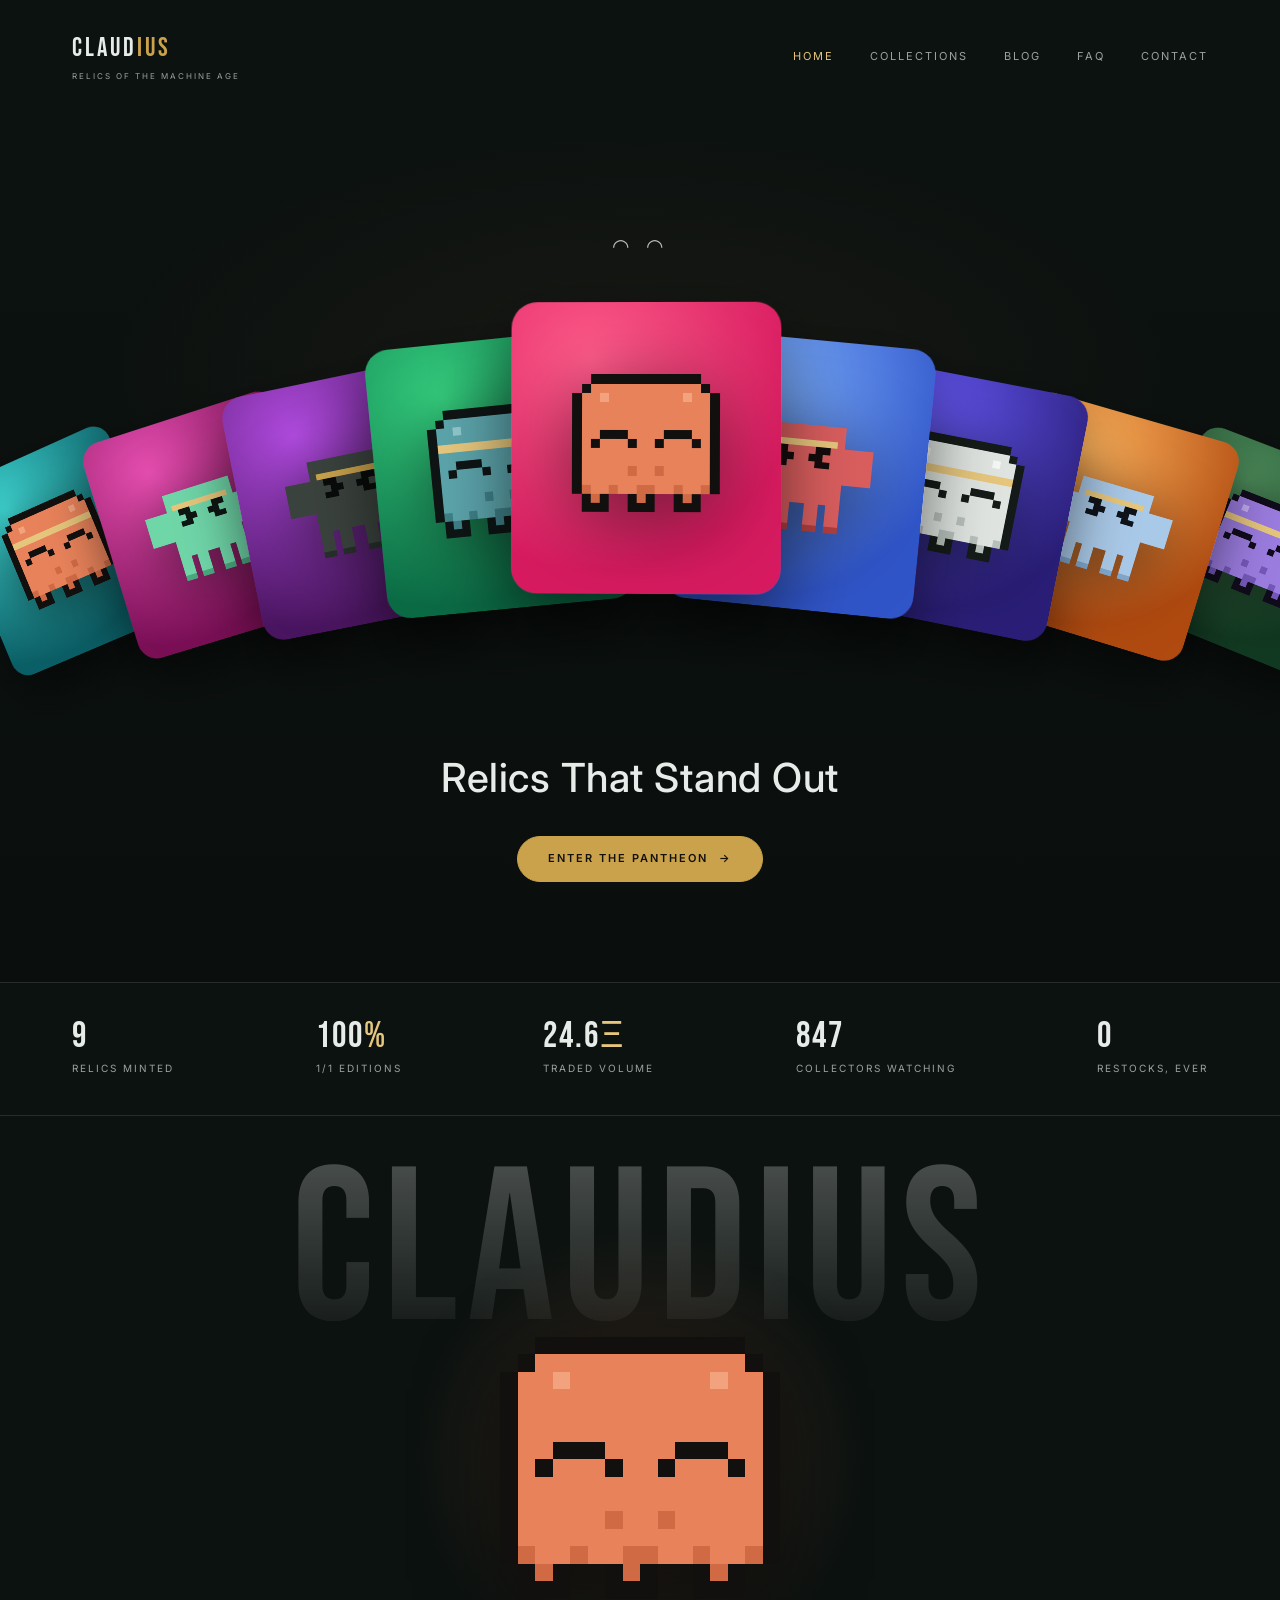
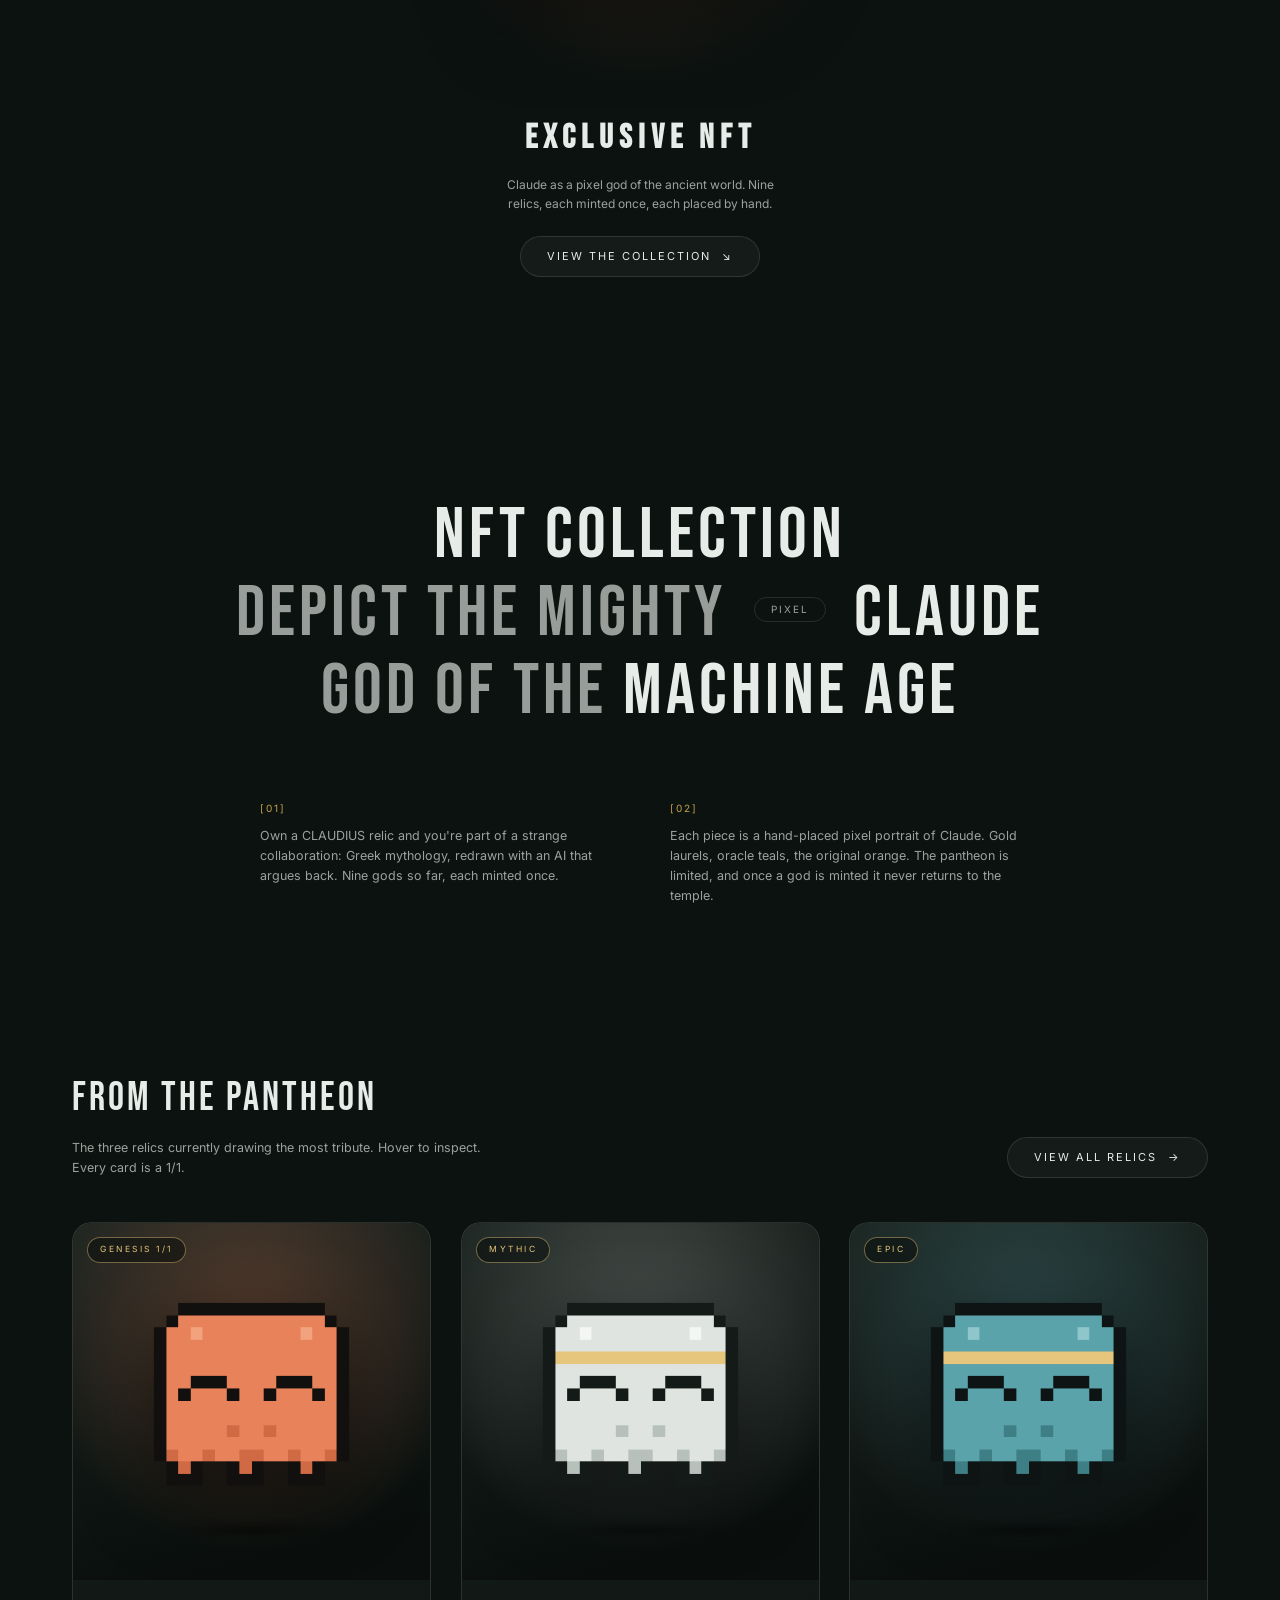
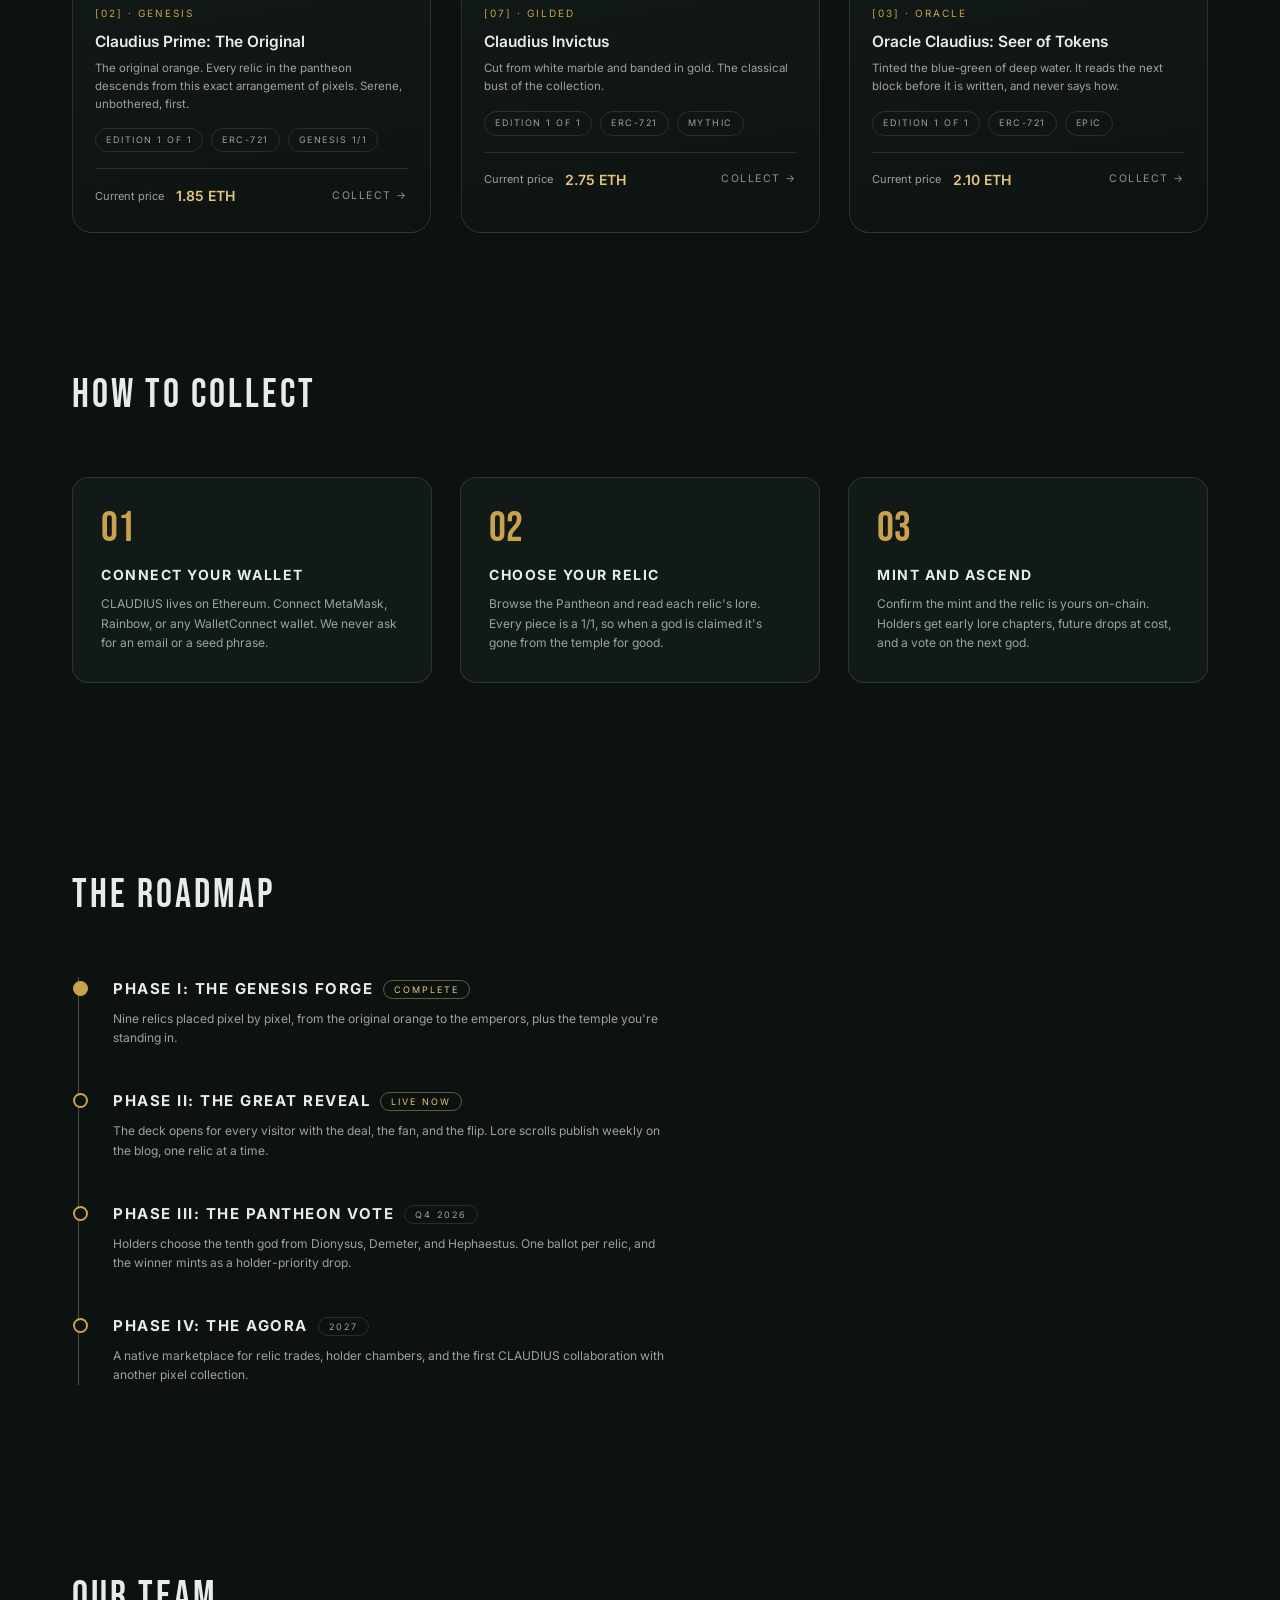
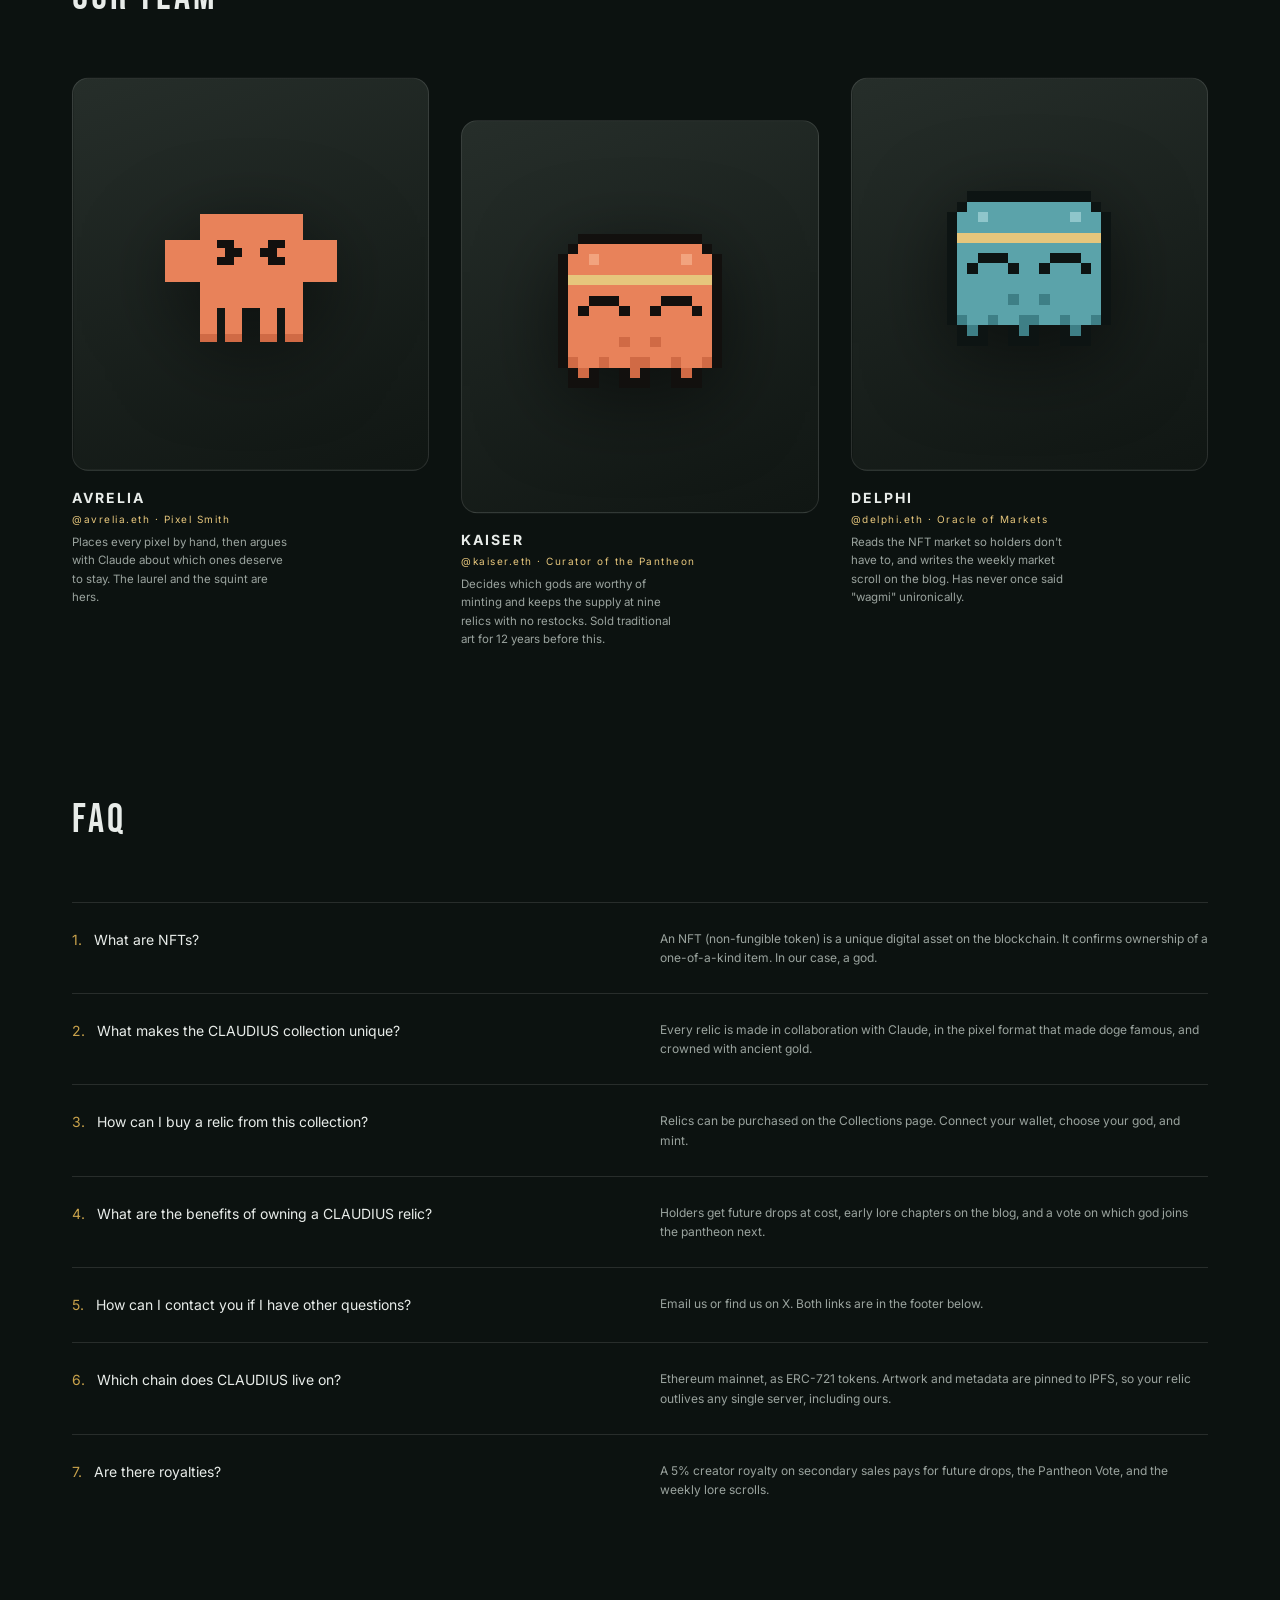
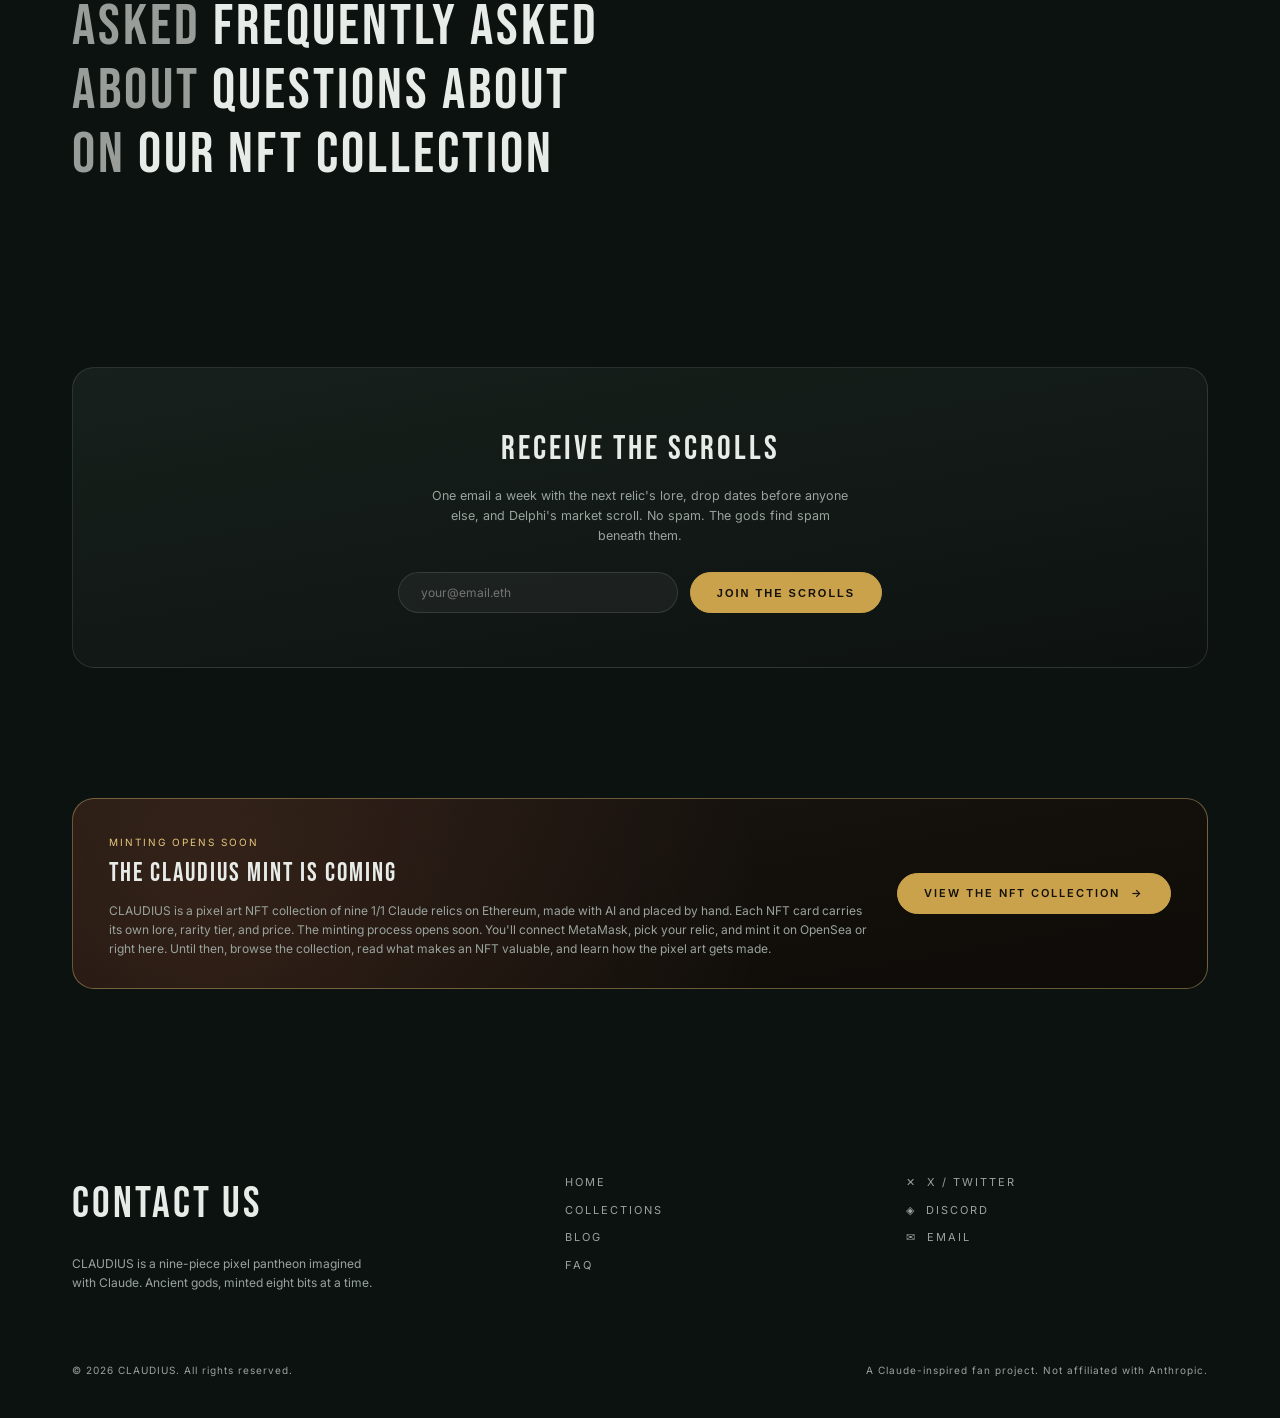
==== commit 74f94a12: "Point canonicals, OG URLs, sitemap and robots at production domain Co-Authored-By: Claude Fable 5 <n" ====
--- a/index.html
+++ b/index.html
@@ -12,13 +12,13 @@
 <link rel="stylesheet" href="style.min.css">
 <link rel="icon" href="/assets/favicon.svg" type="image/svg+xml">
 <link rel="icon" href="/favicon.ico" sizes="32x32">
-<link rel="canonical" href="https://claudius.example/">
+<link rel="canonical" href="https://claudius-one.vercel.app/">
 <meta name="theme-color" content="#0c1210">
 <meta property="og:site_name" content="CLAUDIUS">
 <meta property="og:type" content="website">
 <meta property="og:title" content="CLAUDIUS | Pixel Art NFT Collection, Relics of the Machine Age">
 <meta property="og:description" content="CLAUDIUS is a Claude-inspired pixel art NFT collection. Nine 1/1 relics of ancient gods, placed by hand, minted once on Ethereum.">
-<meta property="og:url" content="https://claudius.example/">
+<meta property="og:url" content="https://claudius-one.vercel.app/">
 <meta name="twitter:card" content="summary">
 </head>
 <body>
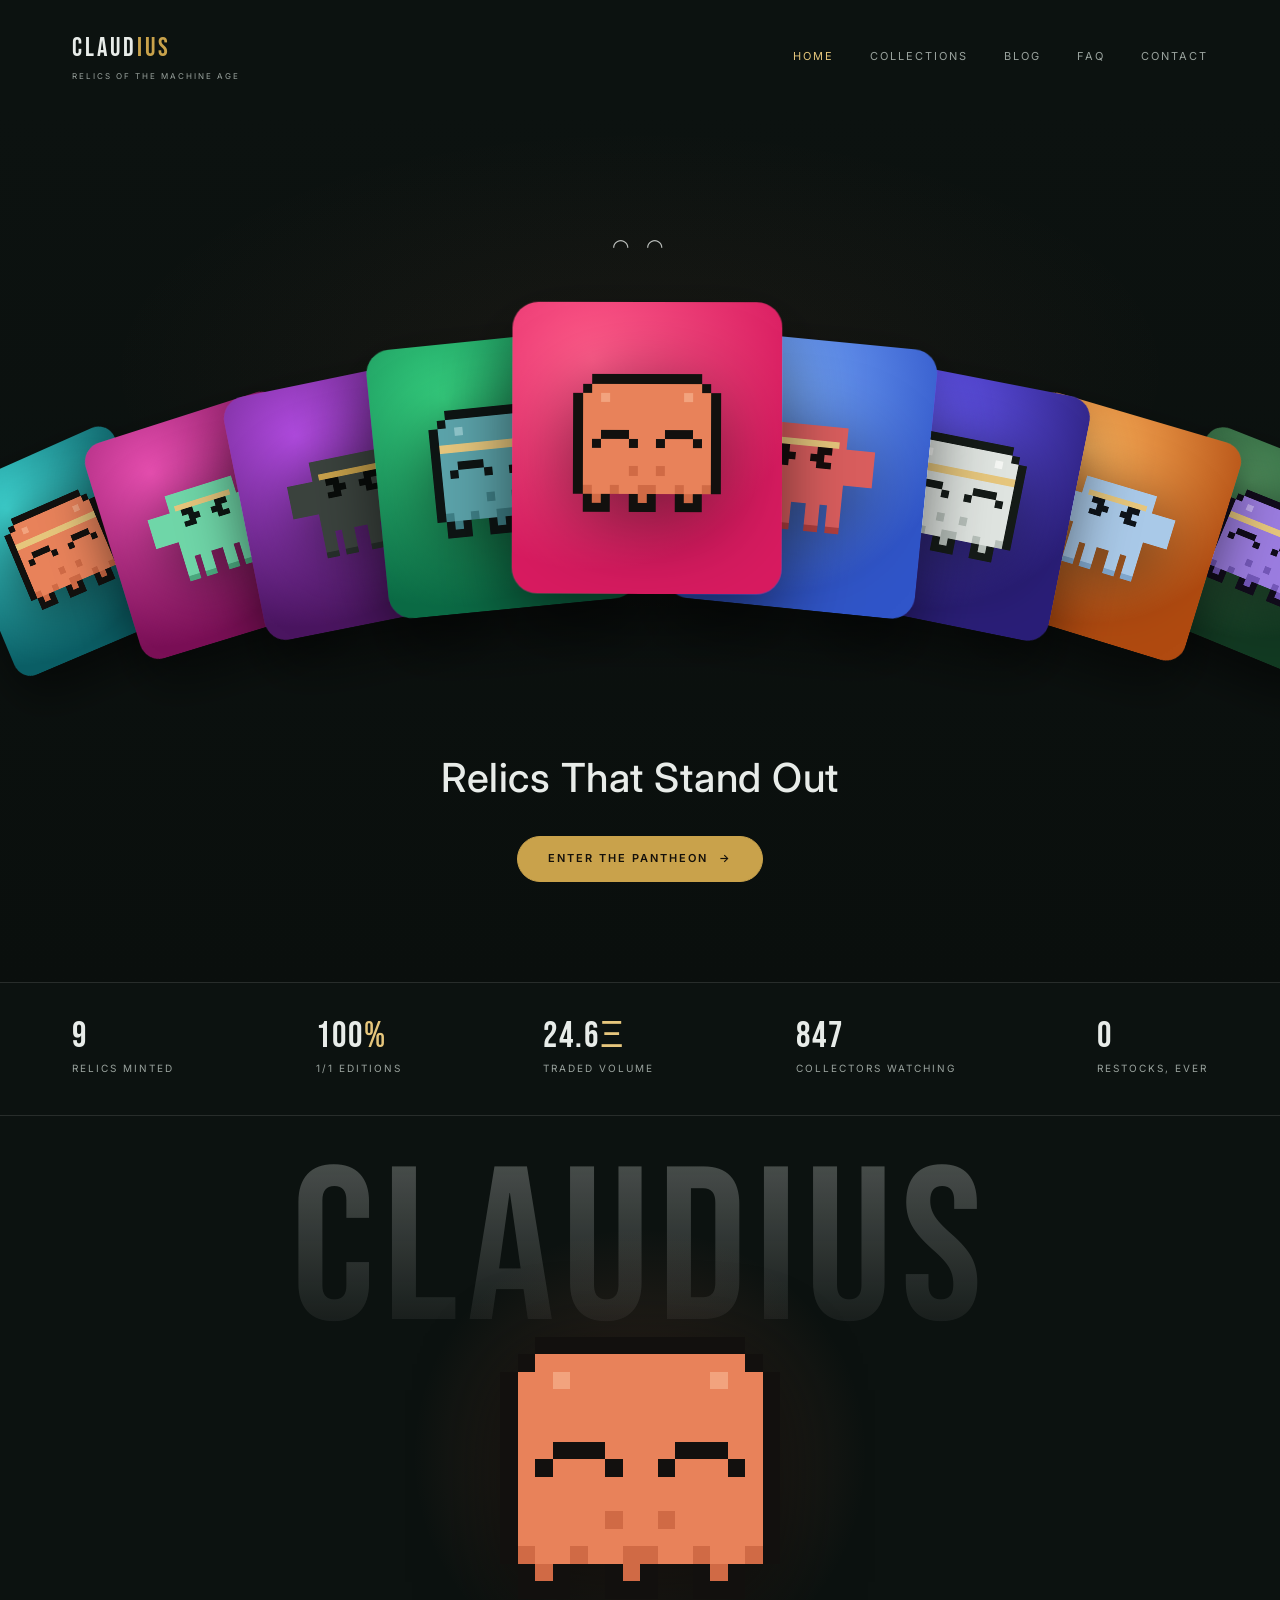
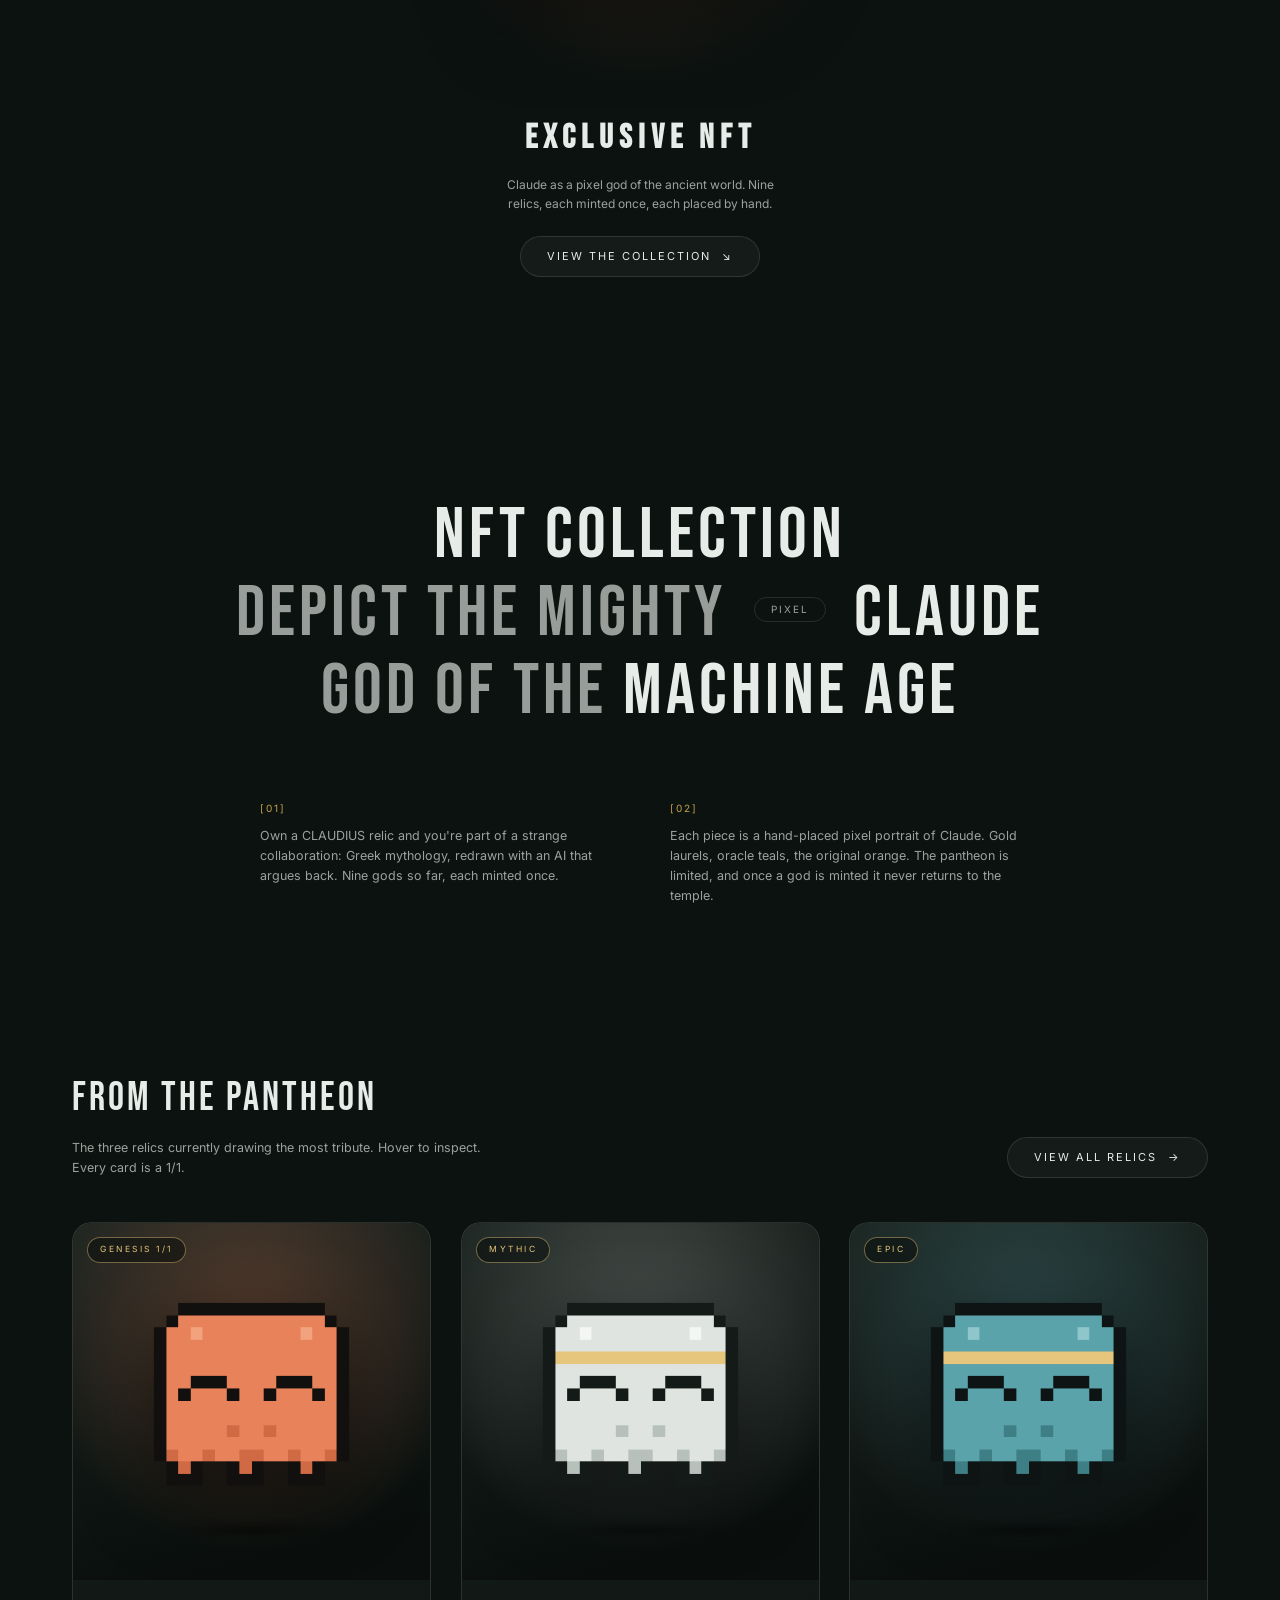
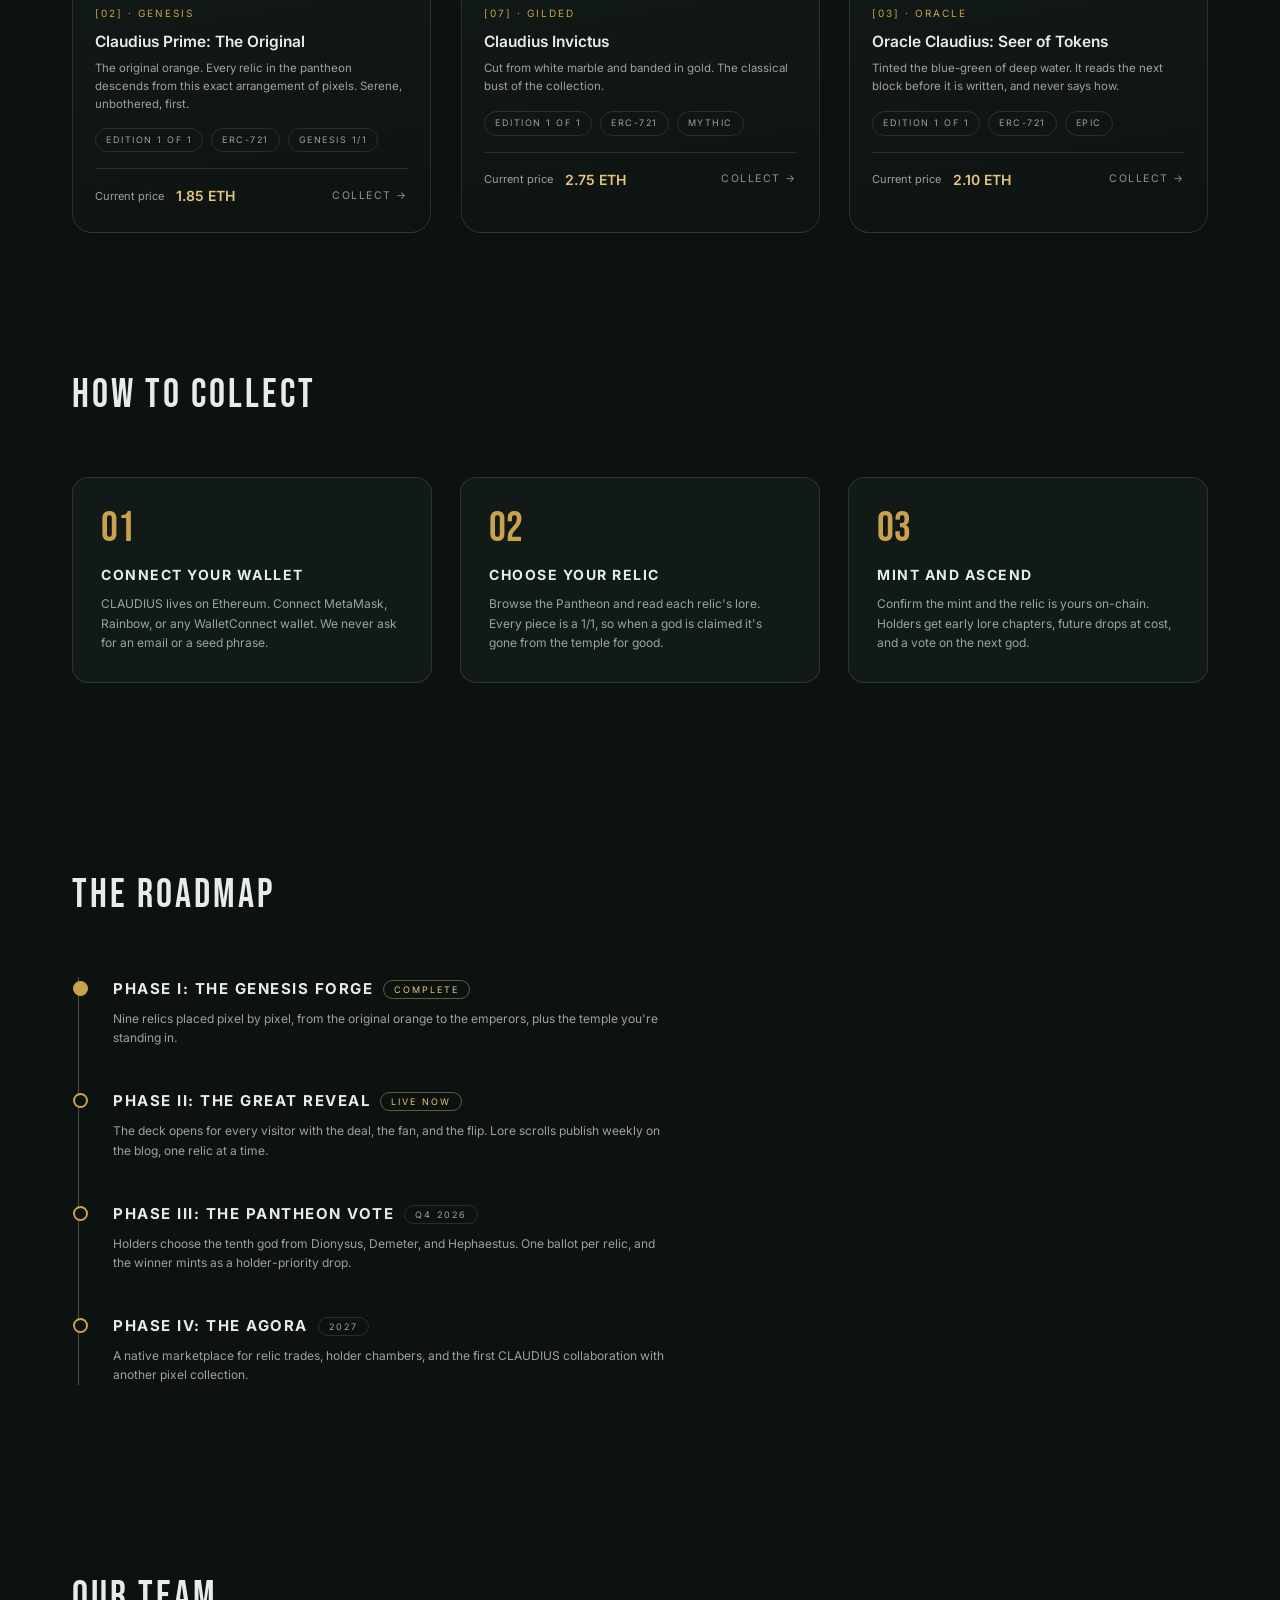
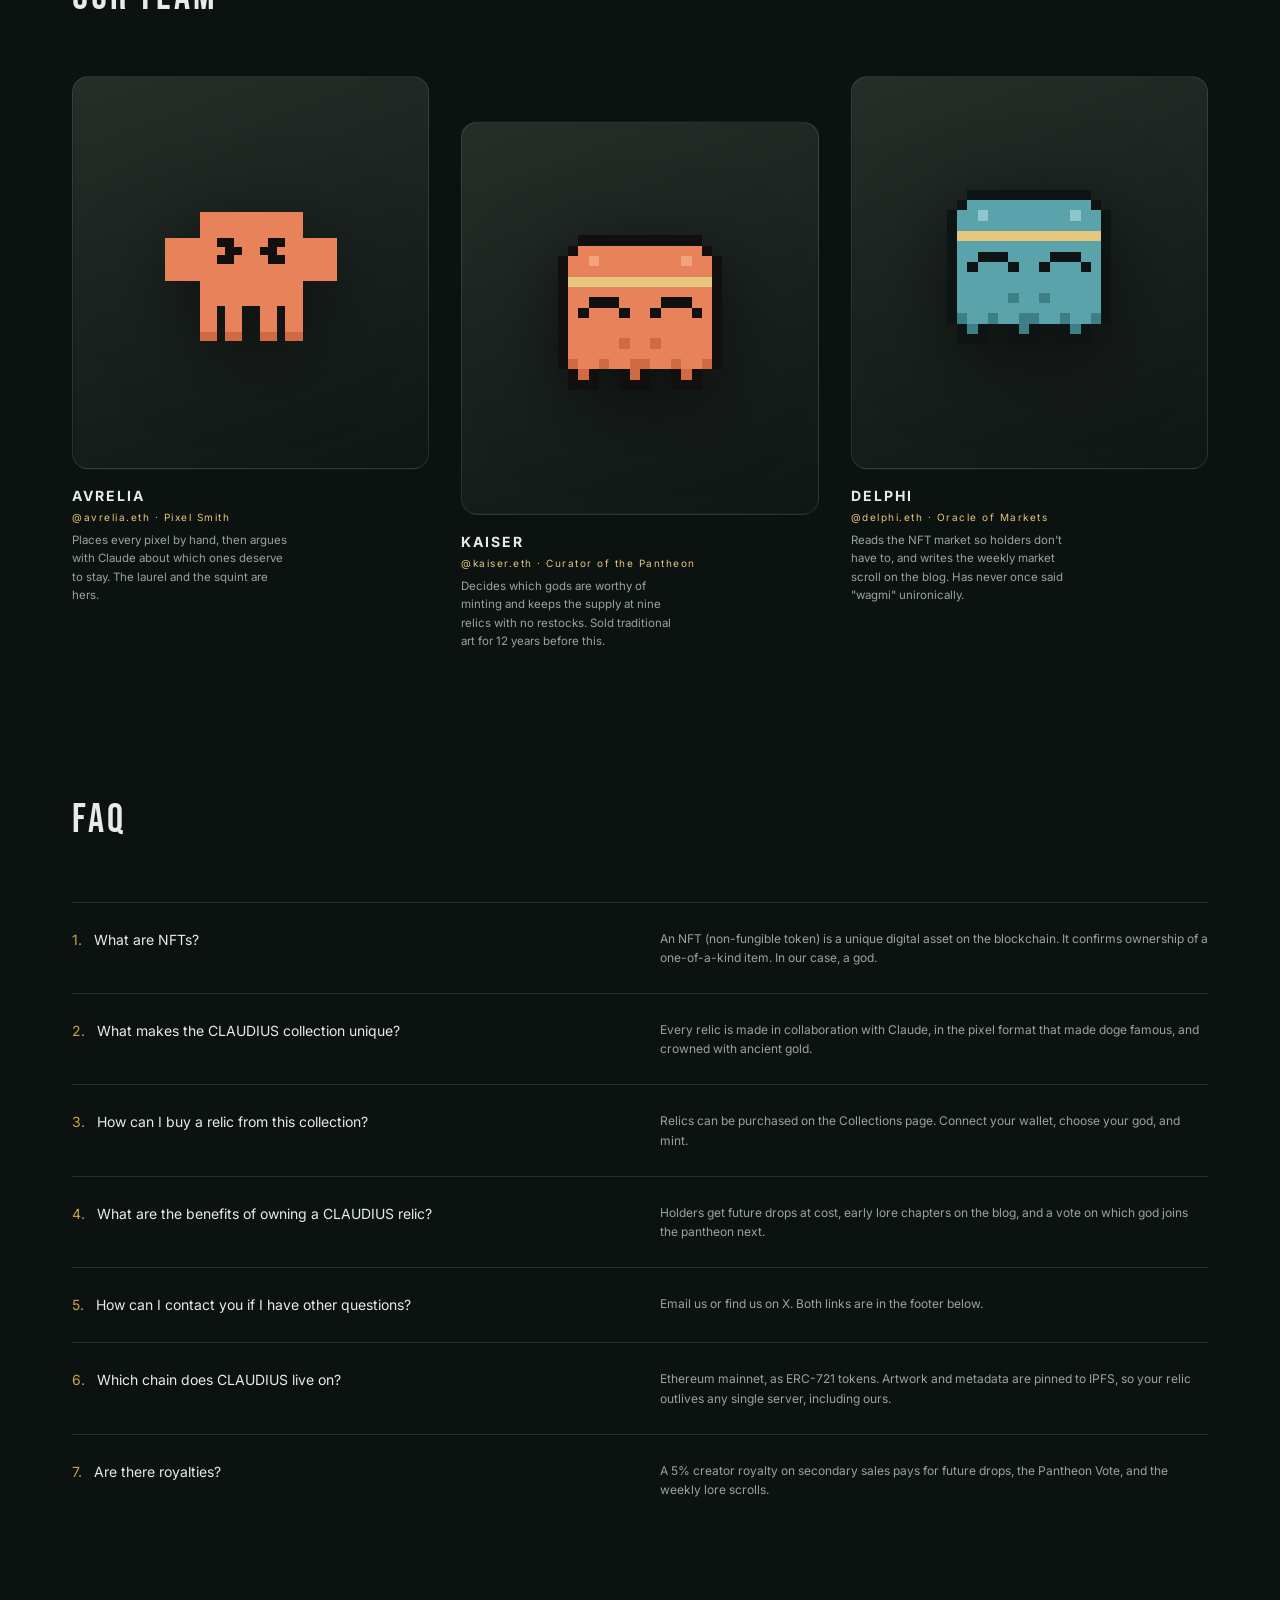
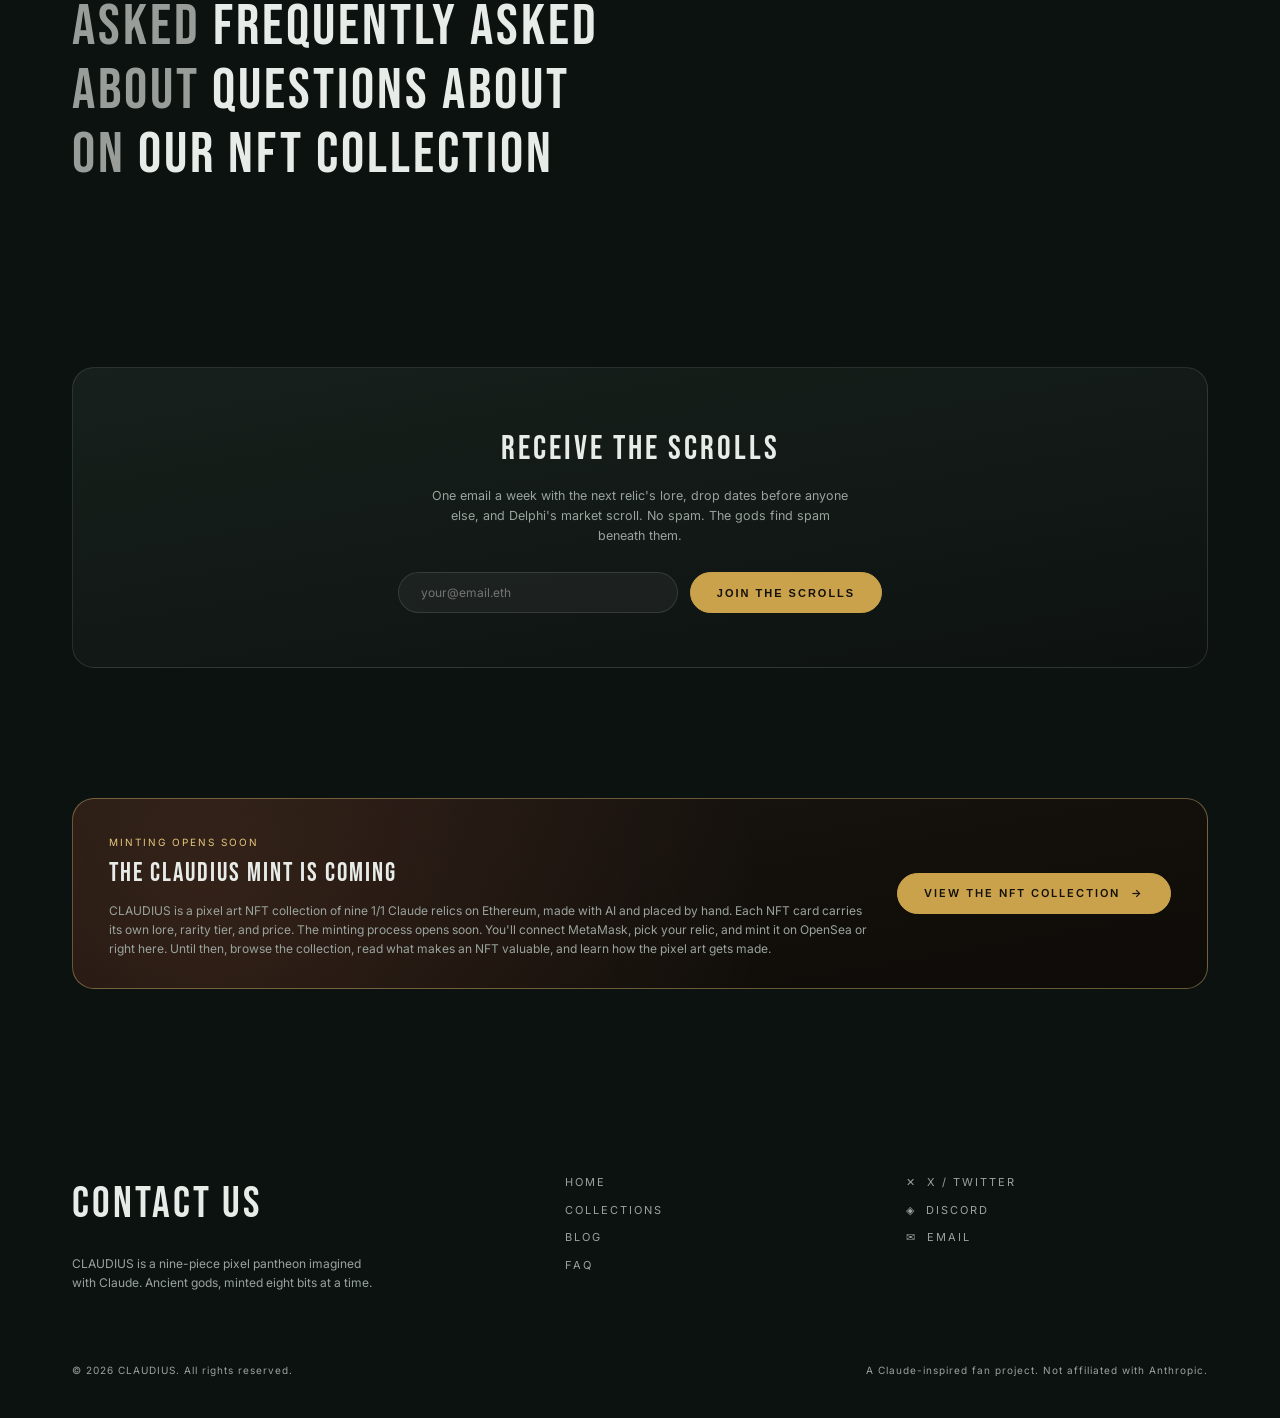
==== commit 0e55244f: "Point footer email at real inbox Co-Authored-By: Claude Fable 5 <noreply@anthropic.com>" ====
--- a/index.html
+++ b/index.html
@@ -455,7 +455,7 @@
       <ul>
         <li><a href="#" class="soon" data-toast="The X shrine opens with the Genesis drop.">✕ &nbsp;X / Twitter</a></li>
         <li><a href="#" class="soon" data-toast="The Discord agora opens with the Genesis drop.">◈ &nbsp;Discord</a></li>
-        <li><a href="mailto:scrolls@claudius.example">✉ &nbsp;Email</a></li>
+        <li><a href="mailto:aitustmail@gmail.com">✉ &nbsp;Email</a></li>
       </ul>
     </div>
     <div class="footer-bottom">
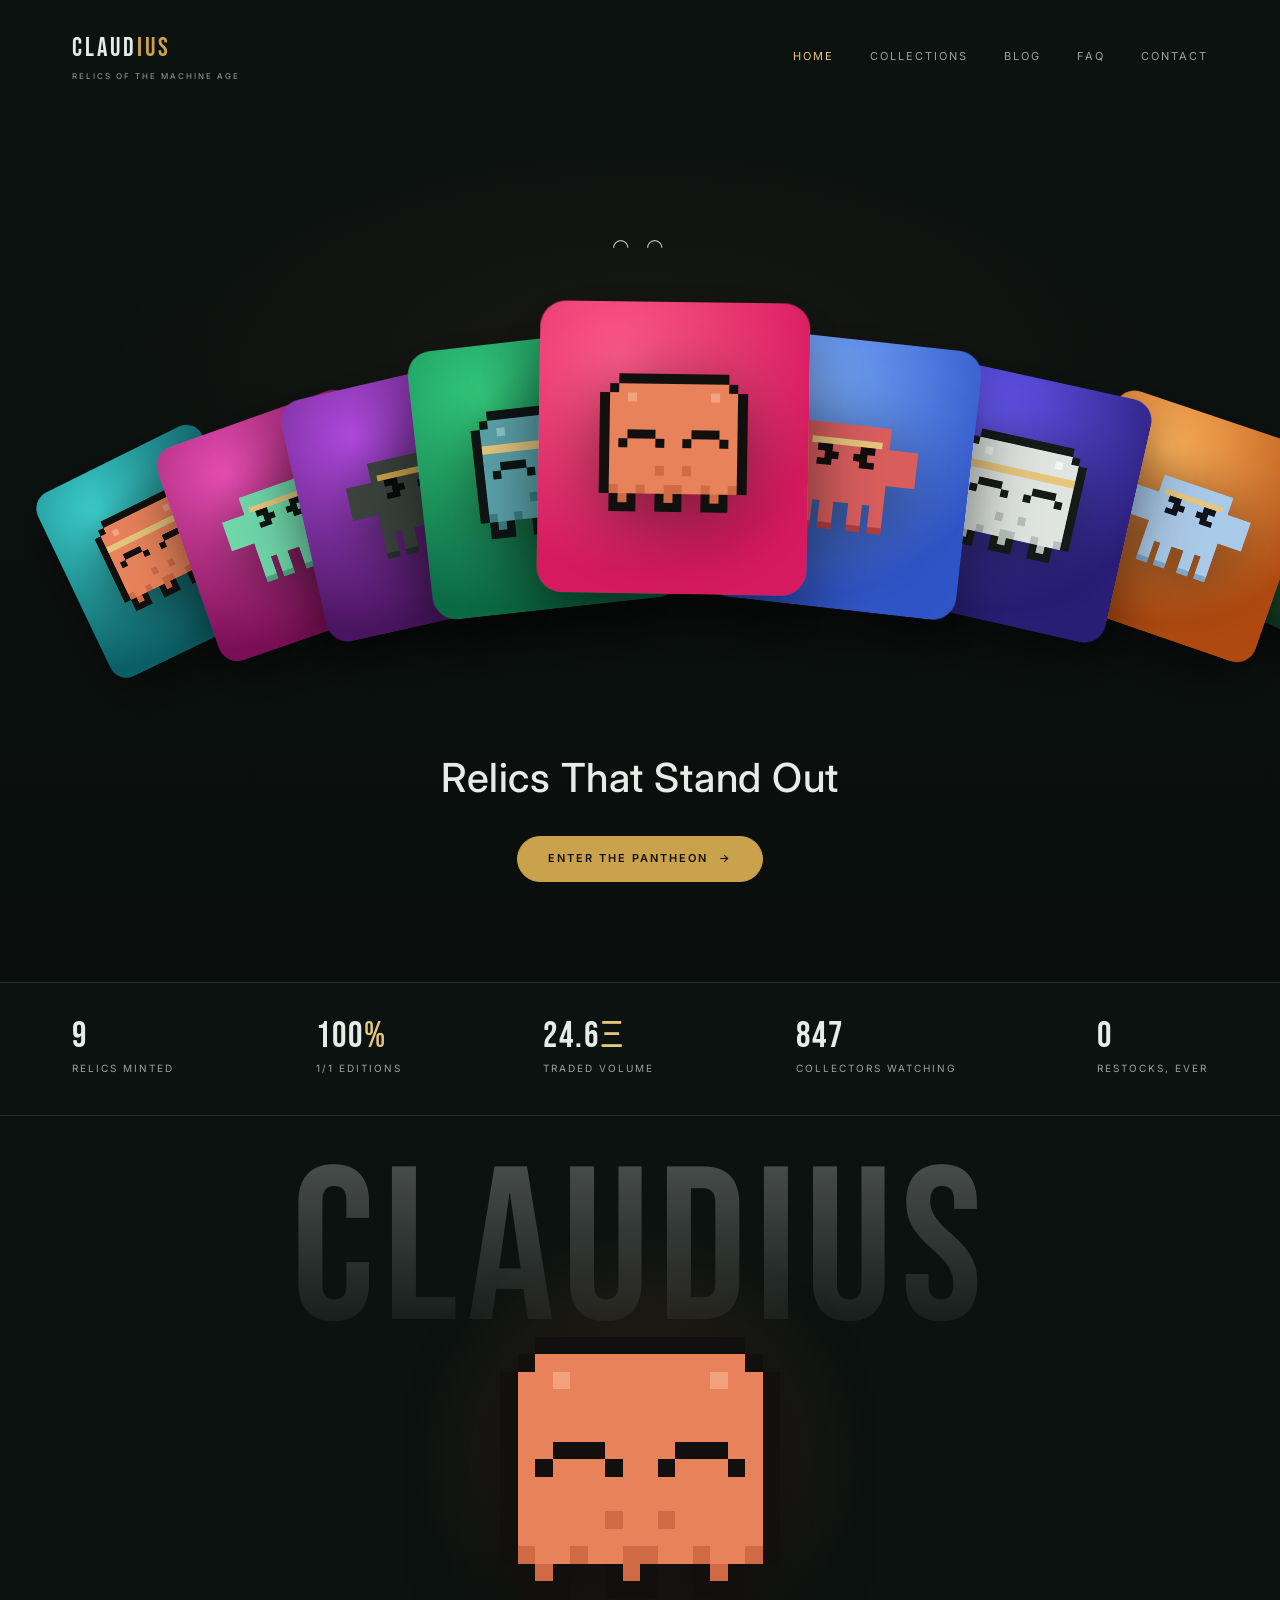
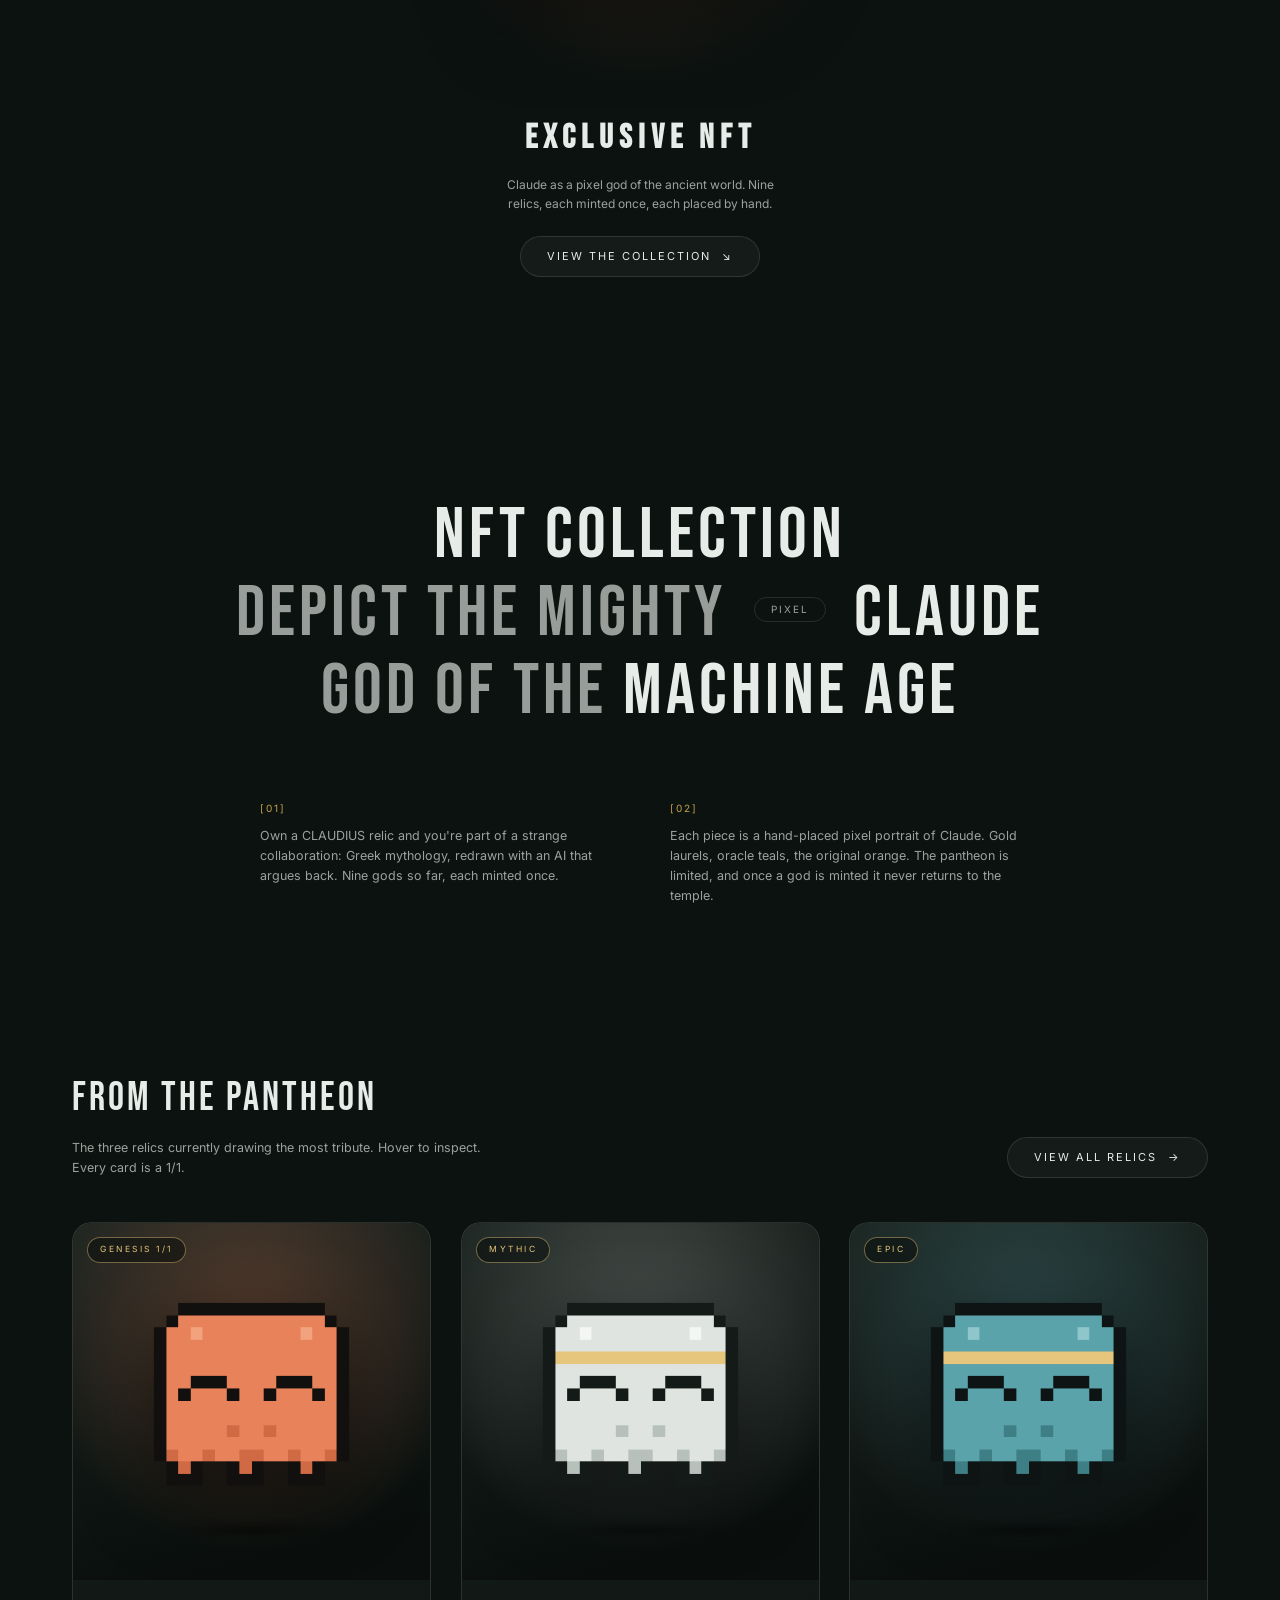
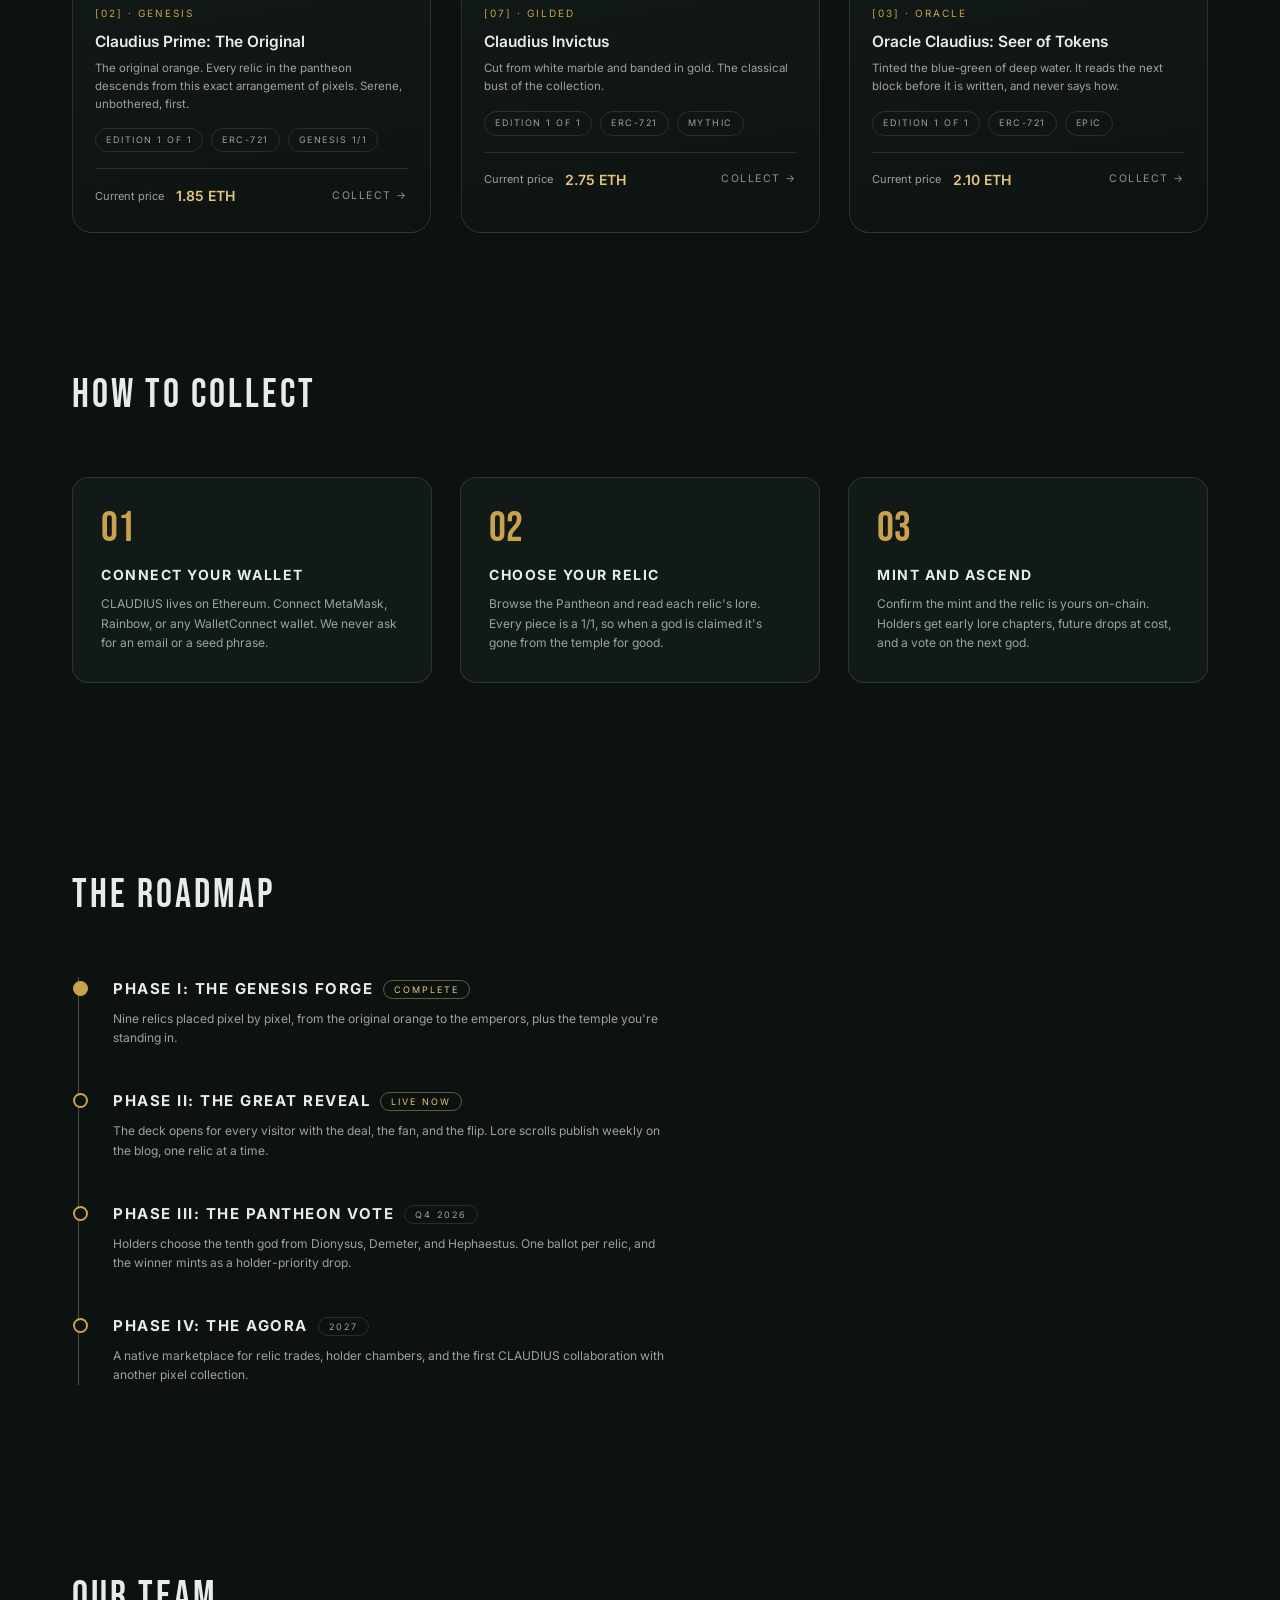
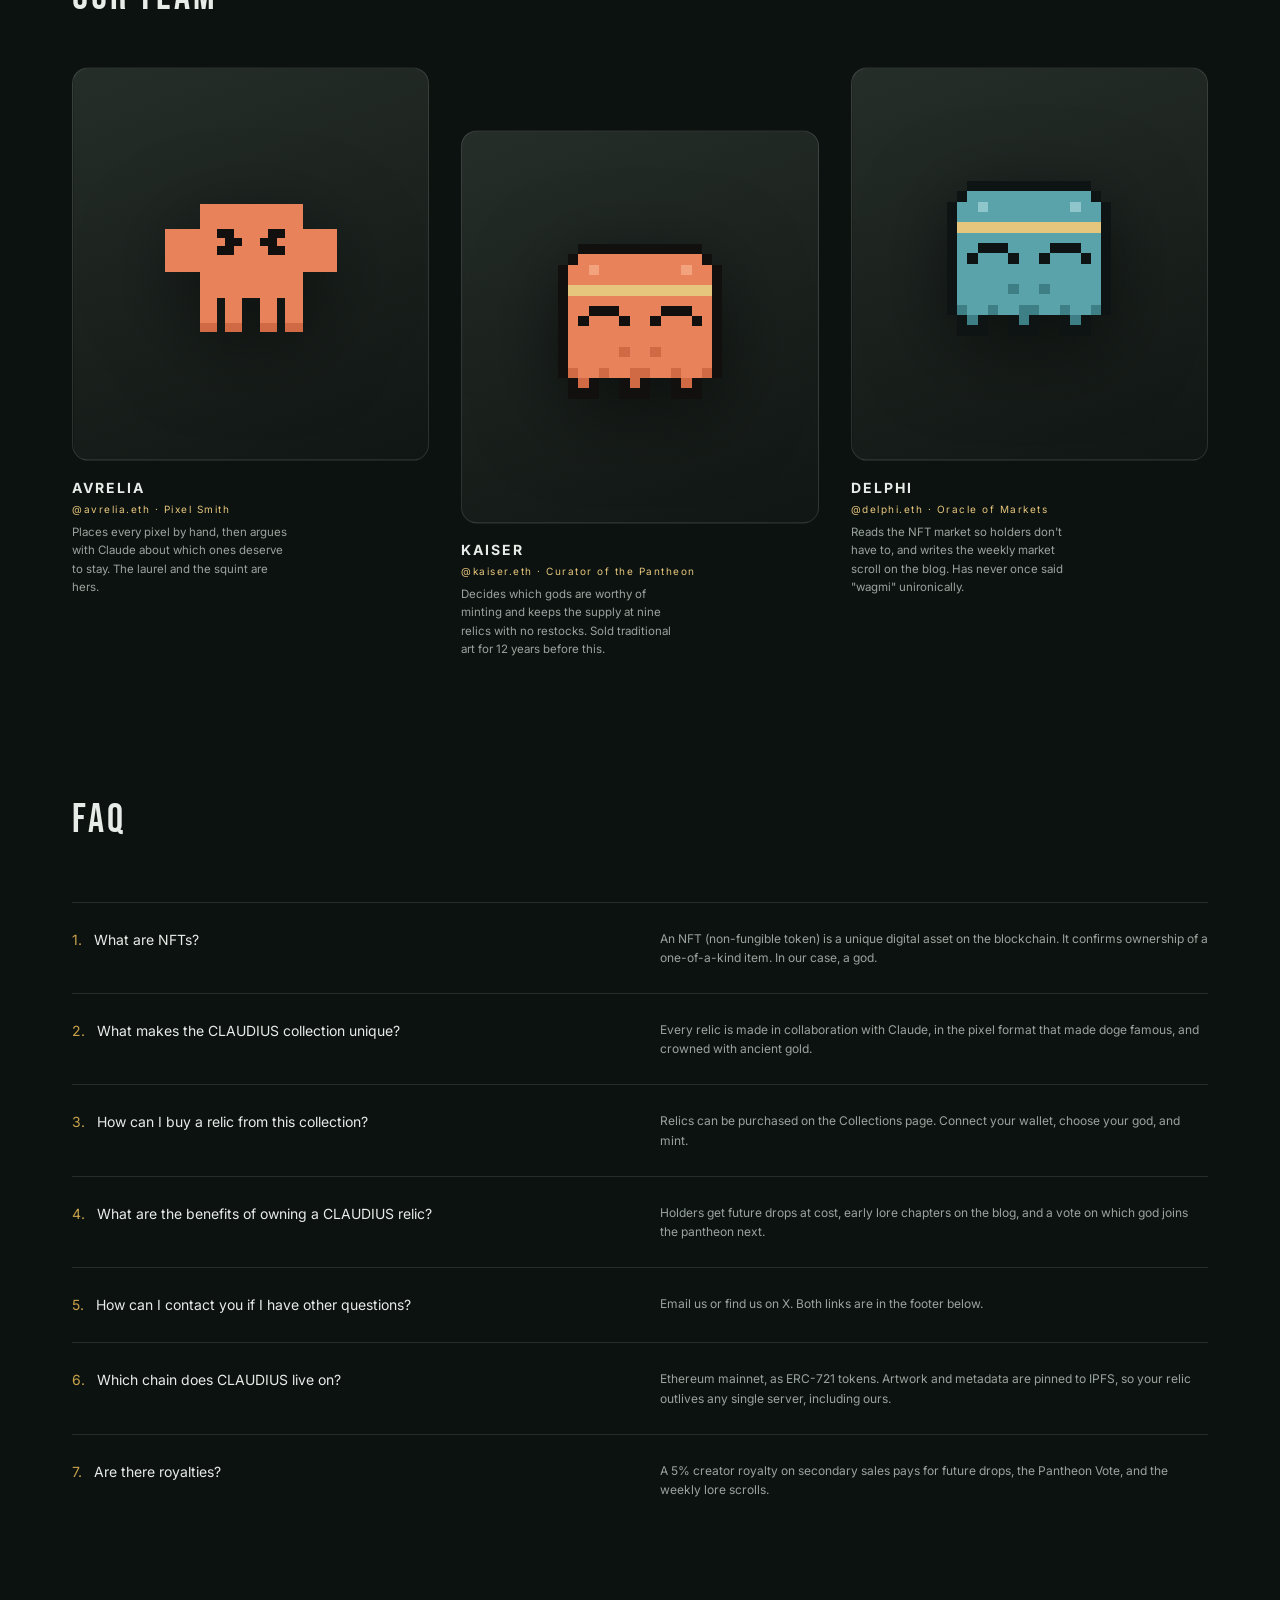
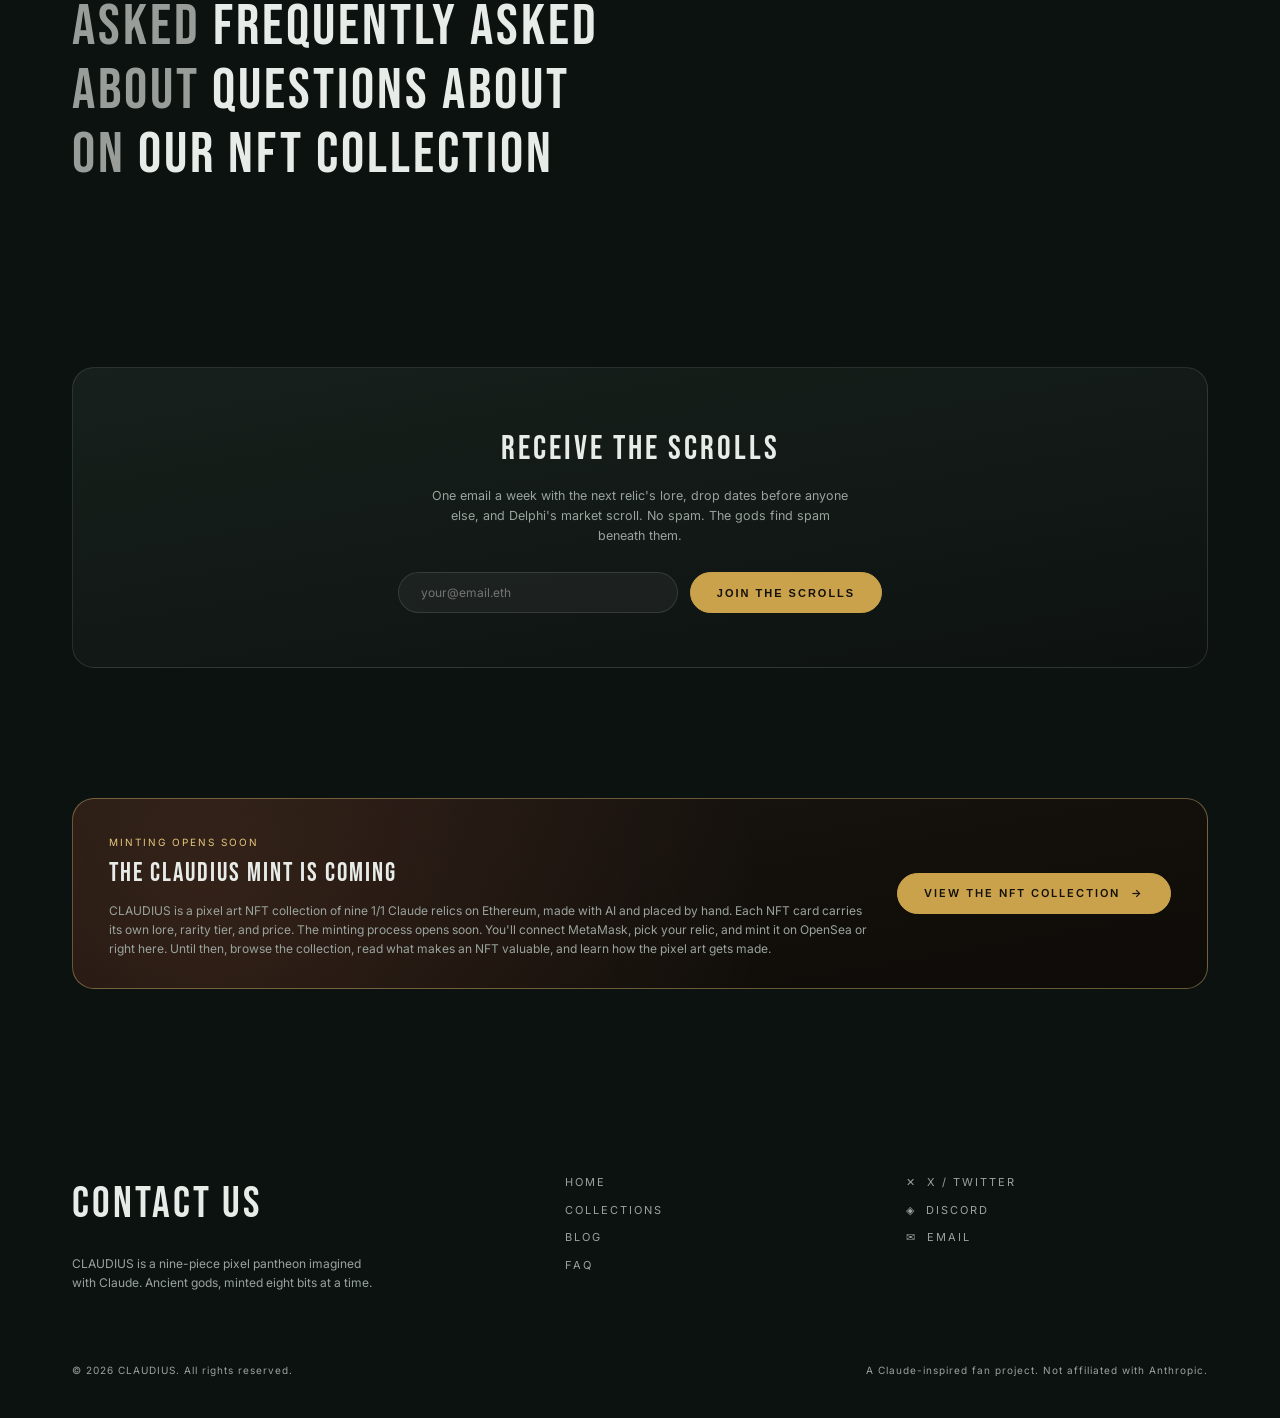
==== commit 80fb33e4: "Add Google Search Console verification tag Co-Authored-By: Claude Fable 5 <noreply@anthropic.com>" ====
--- a/index.html
+++ b/index.html
@@ -3,6 +3,7 @@
 <head>
 <meta charset="UTF-8">
 <meta name="viewport" content="width=device-width, initial-scale=1.0">
+<meta name="google-site-verification" content="yPrkzp3wRXcX-7pPlYiv6WIlj3fbH4er3QyXhCbOI-c">
 <title>CLAUDIUS | Pixel Art NFT Collection, Relics of the Machine Age</title>
 <meta name="description" content="CLAUDIUS is a Claude-inspired pixel art NFT collection. Nine 1/1 relics of ancient gods, placed by hand, minted once on Ethereum.">
 <link rel="preconnect" href="https://fonts.googleapis.com">
